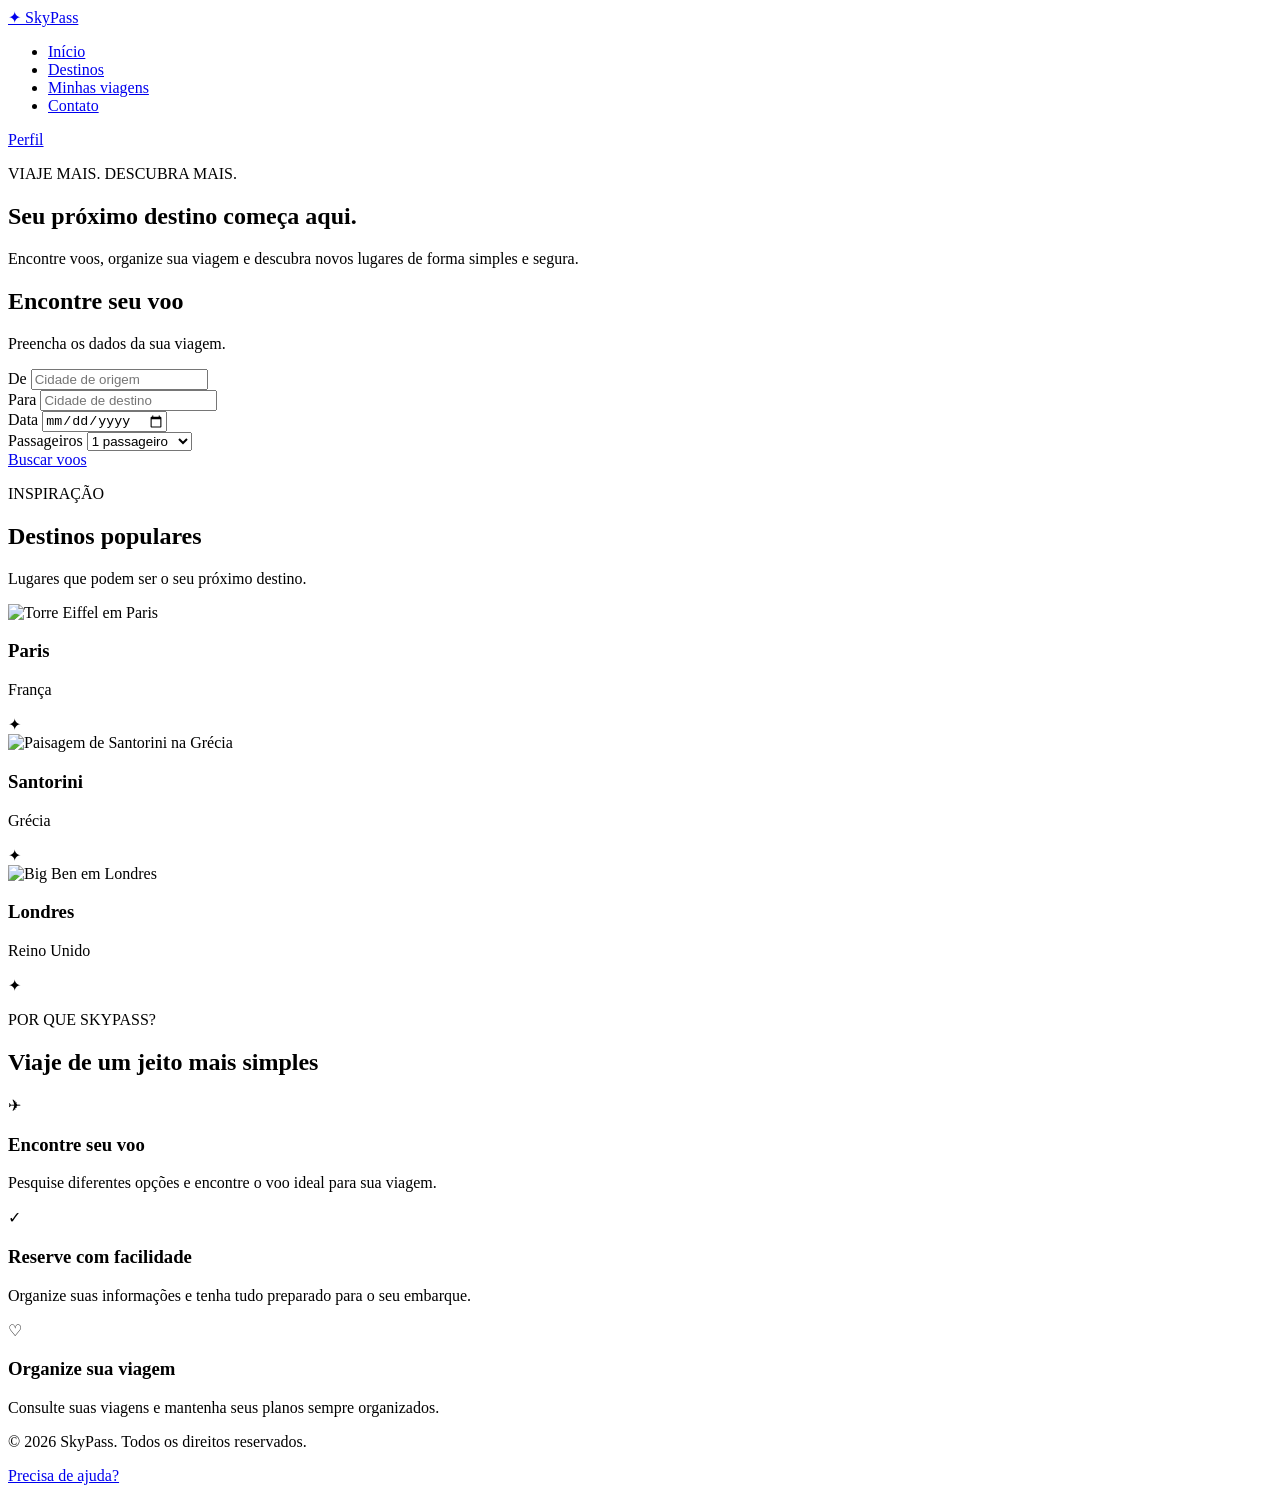
==== index.html @ 8fa358eb "feat: adiciona pagina inicial" ====
<!DOCTYPE html>
<html lang="pt-BR">

<head>

    <meta charset="UTF-8">

    <meta
        name="viewport"
        content="width=device-width, initial-scale=1.0"
    >

    <title>SkyPass | Encontre seu próximo destino</title>

    <link rel="stylesheet" href="css/style.css">

</head>


<body>

    <header class="site-header">

        <nav class="navbar">

            <a href="index.html" class="brand">

                <span class="brand-icon">✦</span>

                <span>
                    Sky<span>Pass</span>
                </span>

            </a>

            <ul class="nav-menu">

                <li>
                    <a href="index.html" class="active">
                        Início
                    </a>
                </li>
  <li>
        <a href="destino.html">
            Destinos
        </a>
    </li>
                <li>
                    <a href="viagens.html">
                        Minhas viagens
                    </a>
                </li>

                <li>
                    <a href="contato.html">
                        Contato
                    </a>
                </li>

            </ul>

            <a href="perfil.html" class="profile-button">
                Perfil
            </a>

        </nav>

    </header>

    <main>

        <section class="hero">

            <div class="hero-content">

                <p class="hero-label">
                    VIAJE MAIS. DESCUBRA MAIS.
                </p>

                <h1>
                    Seu próximo destino
                    <span>começa aqui.</span>
                </h1>

                <p class="hero-text">
                    Encontre voos, organize sua viagem
                    e descubra novos lugares de forma
                    simples e segura.
                </p>

            </div>

            <article class="search-card">

                <div class="search-header">

                    <h2>
                        Encontre seu voo
                    </h2>

                    <p>
                        Preencha os dados da sua viagem.
                    </p>

                </div>


                <form class="flight-form">

                    <div class="flight-field">

                        <label for="origem">
                            De
                        </label>

                        <input
                            type="text"
                            id="origem"
                            placeholder="Cidade de origem"
                        >

                    </div>

                    <div class="flight-field">

                        <label for="destino">
                            Para
                        </label>

                        <input
                            type="text"
                            id="destino"
                            placeholder="Cidade de destino"
                        >

                    </div>

                    <div class="flight-field">

                        <label for="data">
                            Data
                        </label>

                        <input
                            type="date"
                            id="data"
                        >

                    </div>

                    <div class="flight-field">

                        <label for="passageiros">
                            Passageiros
                        </label>

                        <select id="passageiros">

                            <option value="1">
                                1 passageiro
                            </option>

                            <option value="2">
                                2 passageiros
                            </option>

                            <option value="3">
                                3 passageiros
                            </option>

                            <option value="4">
                                4 passageiros
                            </option>

                        </select>

                    </div>


                    <a
                        href="resultados.html"
                        class="search-button"
                    >
                        Buscar voos
                    </a>

                </form>

            </article>

        </section>

        <section class="destinations">

            <div class="section-heading">

                <div>

                    <p class="section-label">
                        INSPIRAÇÃO
                    </p>

                    <h2>
                        Destinos populares
                    </h2>

                </div>

                <p>
                    Lugares que podem ser
                    o seu próximo destino.
                </p>

            </div>

            <div class="destination-grid">


                <article class="destination-card">

                    <img
                        src="https://images.unsplash.com/photo-1502602898657-3e91760cbb34?auto=format&fit=crop&w=800&q=80"
                        alt="Torre Eiffel em Paris"
                    >

                    <div class="destination-info">

                        <div>

                            <h3>
                                Paris
                            </h3>

                            <p>
                                França
                            </p>

                        </div>

                        <span>
                            ✦
                        </span>

                    </div>

                </article>

                <article class="destination-card">

                    <img
                        src="https://images.unsplash.com/photo-1518391846015-55a9cc003b25?auto=format&fit=crop&w=800&q=80"
                        alt="Paisagem de Santorini na Grécia"
                    >

                    <div class="destination-info">

                        <div>

                            <h3>
                                Santorini
                            </h3>

                            <p>
                                Grécia
                            </p>

                        </div>

                        <span>
                            ✦
                        </span>

                    </div>

                </article>

                <article class="destination-card">

                    <img
                        src="https://images.unsplash.com/photo-1513635269975-59663e0ac1ad?auto=format&fit=crop&w=800&q=80"
                        alt="Big Ben em Londres"
                    >

                    <div class="destination-info">

                        <div>

                            <h3>
                                Londres
                            </h3>

                            <p>
                                Reino Unido
                            </p>

                        </div>

                        <span>
                            ✦
                        </span>

                    </div>

                </article>


            </div>

        </section>

        <section class="benefits">

            <div class="section-heading">

                <div>

                    <p class="section-label">
                        POR QUE SKYPASS?
                    </p>

                    <h2>
                        Viaje de um jeito mais simples
                    </h2>

                </div>

            </div>


            <div class="benefits-grid">


                <article class="benefit-card">

                    <div class="benefit-icon">
                        ✈
                    </div>

                    <h3>
                        Encontre seu voo
                    </h3>

                    <p>
                        Pesquise diferentes opções
                        e encontre o voo ideal para
                        sua viagem.
                    </p>

                </article>


                <article class="benefit-card">

                    <div class="benefit-icon">
                        ✓
                    </div>

                    <h3>
                        Reserve com facilidade
                    </h3>

                    <p>
                        Organize suas informações
                        e tenha tudo preparado para
                        o seu embarque.
                    </p>

                </article>


                <article class="benefit-card">

                    <div class="benefit-icon">
                        ♡
                    </div>

                    <h3>
                        Organize sua viagem
                    </h3>

                    <p>
                        Consulte suas viagens e
                        mantenha seus planos sempre
                        organizados.
                    </p>

                </article>


            </div>

        </section>

    </main>


    <footer class="site-footer">

        <p>
            © 2026 SkyPass. Todos os direitos reservados.
        </p>

        <a href="contato.html">
            Precisa de ajuda?
        </a>

    </footer>


</body>

</html>
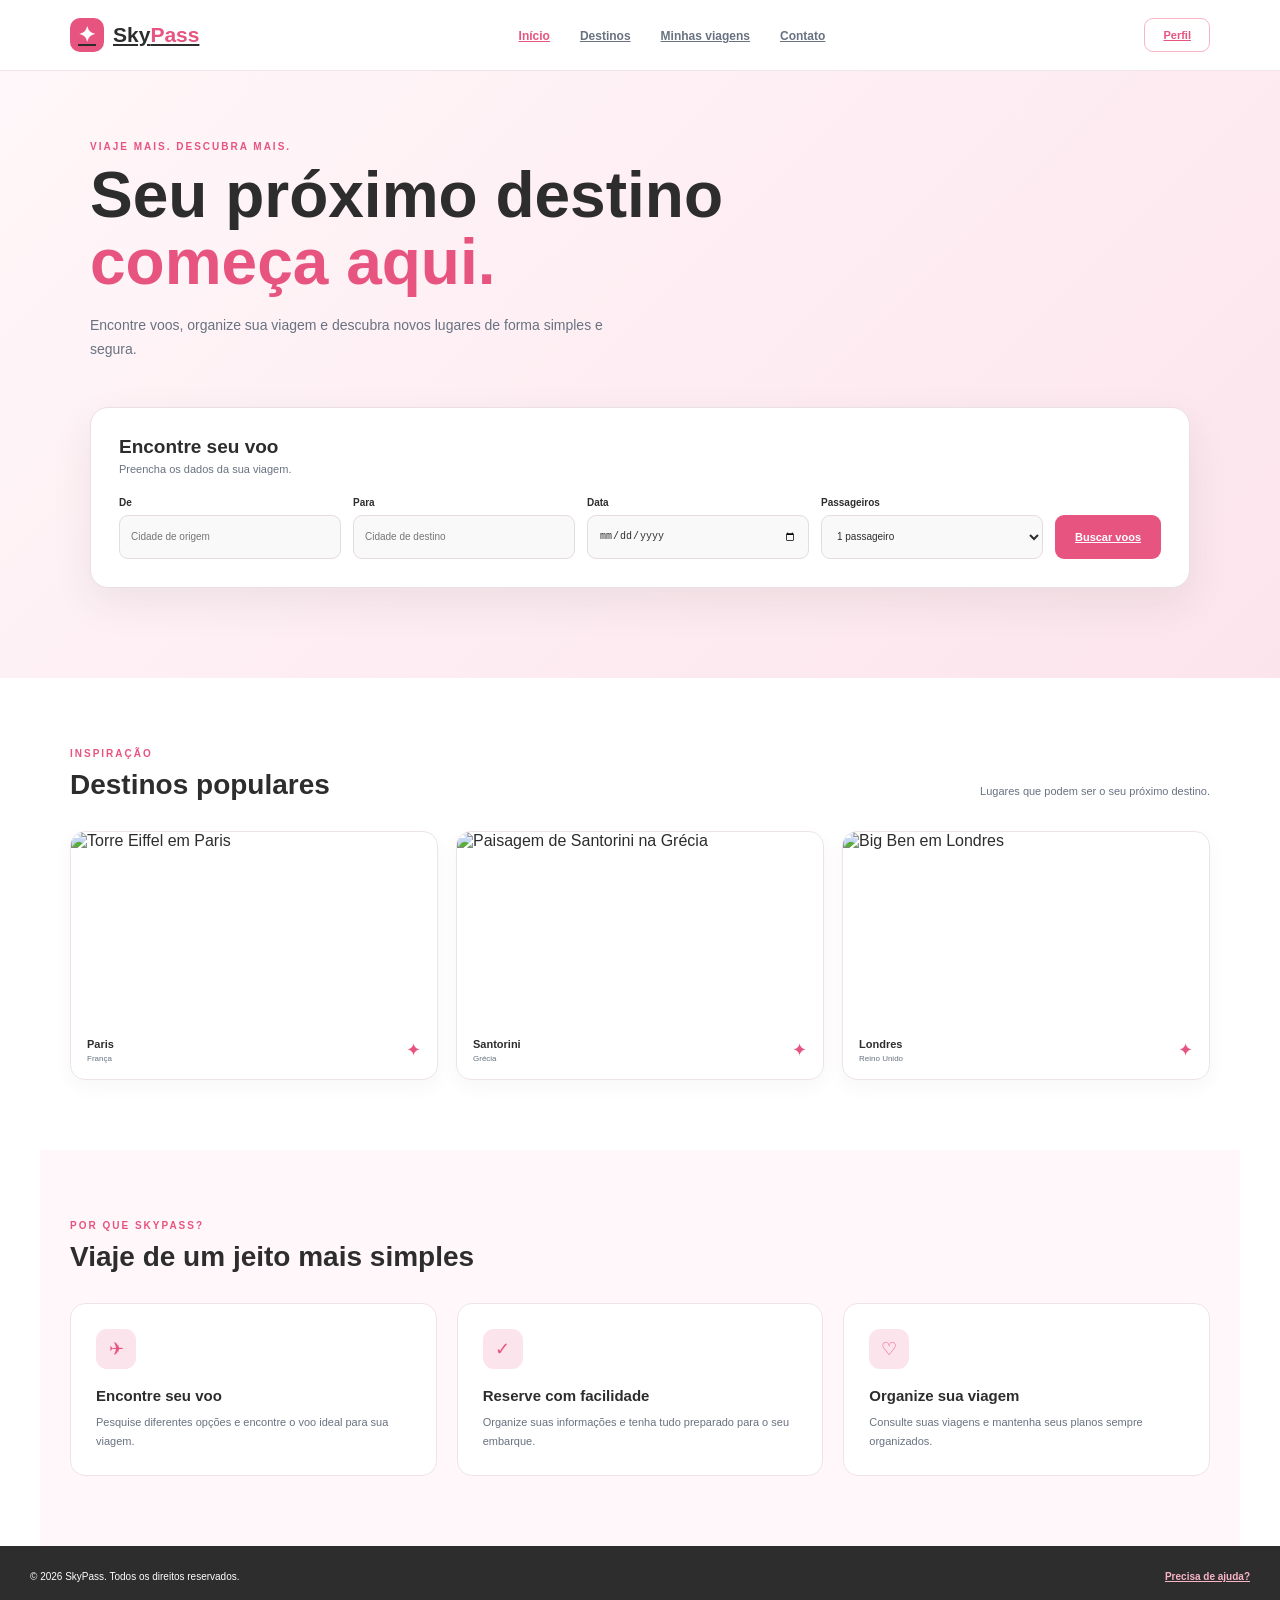
==== commit 8817f6e3: "fix: corrige caminho do arquivo CSS" ====
--- a/index.html
+++ b/index.html
@@ -12,7 +12,7 @@
 
     <title>SkyPass | Encontre seu próximo destino</title>
 
-    <link rel="stylesheet" href="css/style.css">
+    <link rel="stylesheet" href="style.css">
 
 </head>
 
--- a/style.css
+++ b/style.css
@@ -0,0 +1,6714 @@
+* {
+    margin: 0;
+    padding: 0;
+    box-sizing: border-box;
+}
+
+
+body {
+    font-family: Arial, Helvetica, sans-serif;
+
+    color: #2D2D2D;
+}
+
+:root {
+
+    --rosa-principal: #E75480;
+
+    --rosa-secundario: #F9B4C6;
+
+    --rosa-claro: #FCE4EC;
+
+    --cinza-escuro: #2D2D2D;
+
+    --cinza: #687280;
+
+    --cinza-claro: #F3F4F6;
+
+    --branco: #FFFFFF;
+
+}
+
+.login-page {
+
+    min-height: 100vh;
+
+    display: flex;
+
+    justify-content: center;
+
+    align-items: center;
+
+    padding: 30px 20px;
+
+    background:
+        linear-gradient(
+            135deg,
+            #FFF7F9,
+            #FCE4EC
+        );
+
+}
+
+.login-card {
+
+    width: 100%;
+
+    max-width: 420px;
+
+    padding: 35px;
+
+    background-color: var(--branco);
+
+    border: 1px solid #EADFE4;
+
+    border-radius: 22px;
+
+    box-shadow:
+        0 15px 40px rgba(45, 45, 45, 0.08);
+
+}
+
+.logo {
+
+    display: flex;
+
+    justify-content: center;
+
+    align-items: center;
+
+    gap: 10px;
+
+    margin-bottom: 30px;
+
+}
+
+
+.logo-icon {
+
+    width: 42px;
+
+    height: 42px;
+
+    display: flex;
+
+    justify-content: center;
+
+    align-items: center;
+
+    color: white;
+
+    background-color: var(--rosa-principal);
+
+    border-radius: 13px;
+
+}
+
+
+.logo h1 {
+
+    font-size: 28px;
+
+    font-weight: 800;
+
+}
+
+
+.logo h1 span {
+
+    color: var(--rosa-principal);
+
+}
+
+.login-introduction {
+
+    text-align: center;
+
+    margin-bottom: 25px;
+
+}
+
+
+.login-introduction h2 {
+
+    font-size: 24px;
+
+    margin-bottom: 7px;
+
+}
+
+
+.login-introduction p {
+
+    color: var(--cinza);
+
+    font-size: 13px;
+
+}
+
+.input-group {
+
+    display: flex;
+
+    flex-direction: column;
+
+    gap: 7px;
+
+    margin-bottom: 16px;
+
+}
+
+
+.input-group label {
+
+    font-size: 12px;
+
+    font-weight: 600;
+
+    color: var(--cinza-escuro);
+
+}
+
+
+.input-group input {
+
+    width: 100%;
+
+    height: 46px;
+
+    padding: 0 13px;
+
+    border: 1px solid #E4DCE0;
+
+    border-radius: 10px;
+
+    background-color: var(--cinza-claro);
+
+    outline: none;
+
+    font-size: 12px;
+
+    transition: 0.2s;
+
+}
+
+
+.input-group input:focus {
+
+    border-color: var(--rosa-secundario);
+
+    background-color: white;
+
+    box-shadow:
+        0 0 0 3px rgba(231, 84, 128, 0.08);
+
+}
+
+.login-options {
+
+    display: flex;
+
+    justify-content: space-between;
+
+    align-items: center;
+
+    margin: 5px 0 18px;
+
+    font-size: 11px;
+
+}
+
+
+.remember {
+
+    display: flex;
+
+    align-items: center;
+
+    gap: 6px;
+
+    color: var(--cinza);
+
+}
+
+
+.login-options a {
+
+    color: var(--rosa-principal);
+
+    font-weight: 600;
+
+}
+
+.login-button {
+
+    width: 100%;
+
+    height: 46px;
+
+    border: none;
+
+    border-radius: 10px;
+
+    background-color: var(--rosa-principal);
+
+    color: white;
+
+    font-size: 13px;
+
+    font-weight: 700;
+
+    cursor: pointer;
+
+    transition: 0.2s;
+
+}
+
+
+.login-button:hover {
+
+    background-color: #C93B68;
+
+    transform: translateY(-2px);
+
+}
+
+.divider {
+
+    display: flex;
+
+    align-items: center;
+
+    gap: 10px;
+
+    margin: 22px 0;
+
+    color: var(--cinza);
+
+    font-size: 10px;
+
+}
+
+
+.divider::before,
+.divider::after {
+
+    content: "";
+
+    height: 1px;
+
+    flex: 1;
+
+    background-color: #E8E1E5;
+
+}
+
+.social-buttons {
+
+    display: grid;
+
+    grid-template-columns: 1fr 1fr;
+
+    gap: 10px;
+
+}
+
+
+.social-buttons button {
+
+    height: 42px;
+
+    display: flex;
+
+    justify-content: center;
+
+    align-items: center;
+
+    gap: 8px;
+
+    border: 1px solid #E4DCE0;
+
+    border-radius: 10px;
+
+    background-color: white;
+
+    color: var(--cinza-escuro);
+
+    font-size: 11px;
+
+    cursor: pointer;
+
+    transition: 0.2s;
+
+}
+
+
+.social-buttons button:hover {
+
+    background-color: var(--rosa-claro);
+
+    border-color: var(--rosa-secundario);
+
+}
+
+
+.social-buttons strong {
+
+    color: var(--rosa-principal);
+
+}
+
+.create-account {
+
+    margin-top: 22px;
+
+    text-align: center;
+
+    color: var(--cinza);
+
+    font-size: 11px;
+
+}
+
+
+.create-account a {
+
+    color: var(--rosa-principal);
+
+    font-weight: 700;
+
+}
+
+@media (max-width: 480px) {
+
+    .login-page {
+
+        padding: 20px 15px;
+
+    }
+
+
+    .login-card {
+
+        padding: 25px 20px;
+
+        border-radius: 18px;
+
+    }
+
+
+    .logo h1 {
+
+        font-size: 25px;
+
+    }
+
+
+    .login-introduction h2 {
+
+        font-size: 21px;
+
+    }
+
+
+    .social-buttons {
+
+        grid-template-columns: 1fr;
+
+    }
+
+}
+.register-page {
+
+    min-height: 100vh;
+
+    display: flex;
+
+    justify-content: center;
+
+    align-items: center;
+
+    padding: 30px 20px;
+
+    background:
+        linear-gradient(
+            135deg,
+            #FFF7F9,
+            #FCE4EC
+        );
+
+}
+
+.register-card {
+
+    width: 100%;
+
+    max-width: 440px;
+
+    padding: 35px;
+
+    background-color: var(--branco);
+
+    border: 1px solid #EADFE4;
+
+    border-radius: 22px;
+
+    box-shadow:
+        0 15px 40px rgba(45, 45, 45, 0.08);
+
+}
+
+.register-introduction {
+
+    text-align: center;
+
+    margin-bottom: 25px;
+
+}
+
+
+.register-introduction h2 {
+
+    font-size: 24px;
+
+    margin-bottom: 7px;
+
+}
+
+
+.register-introduction p {
+
+    color: var(--cinza);
+
+    font-size: 13px;
+
+}
+
+.terms {
+
+    display: flex;
+
+    align-items: flex-start;
+
+    gap: 8px;
+
+    margin: 5px 0 18px;
+
+    color: var(--cinza);
+
+    font-size: 10px;
+
+    line-height: 1.5;
+
+}
+
+
+.terms input {
+
+    margin-top: 2px;
+
+    accent-color: var(--rosa-principal);
+
+}
+
+.register-button {
+
+    width: 100%;
+
+    height: 46px;
+
+    border: none;
+
+    border-radius: 10px;
+
+    background-color: var(--rosa-principal);
+
+    color: white;
+
+    font-size: 13px;
+
+    font-weight: 700;
+
+    cursor: pointer;
+
+    transition: 0.2s;
+
+}
+
+
+.register-button:hover {
+
+    background-color: #C93B68;
+
+    transform: translateY(-2px);
+
+}
+
+.back-login {
+
+    margin-top: 22px;
+
+    text-align: center;
+
+    color: var(--cinza);
+
+    font-size: 11px;
+
+}
+
+
+.back-login a {
+
+    color: var(--rosa-principal);
+
+    font-weight: 700;
+
+}
+
+@media (max-width: 480px) {
+
+    .register-page {
+
+        padding: 20px 15px;
+
+    }
+
+
+    .register-card {
+
+        padding: 25px 20px;
+
+        border-radius: 18px;
+
+    }
+
+
+    .register-introduction h2 {
+
+        font-size: 21px;
+
+    }
+
+}
+.site-header {
+
+    width: 100%;
+
+    background-color: var(--branco);
+
+    border-bottom: 1px solid #F0E5E9;
+
+}
+
+
+.navbar {
+
+    max-width: 1200px;
+
+    margin: 0 auto;
+
+    padding: 18px 30px;
+
+    display: flex;
+
+    justify-content: space-between;
+
+    align-items: center;
+
+}
+
+.brand {
+
+    display: flex;
+
+    align-items: center;
+
+    gap: 9px;
+
+    color: var(--cinza-escuro);
+
+    font-size: 21px;
+
+    font-weight: 800;
+
+}
+
+
+.brand span span {
+
+    color: var(--rosa-principal);
+
+}
+
+
+.brand-icon {
+
+    width: 34px;
+
+    height: 34px;
+
+    display: flex;
+
+    justify-content: center;
+
+    align-items: center;
+
+    color: white;
+
+    background-color: var(--rosa-principal);
+
+    border-radius: 10px;
+
+}
+
+.nav-menu {
+
+    display: flex;
+
+    align-items: center;
+
+    gap: 30px;
+
+    list-style: none;
+
+}
+
+
+.nav-menu a {
+
+    color: var(--cinza);
+
+    font-size: 12px;
+
+    font-weight: 600;
+
+    transition: 0.2s;
+
+}
+
+
+.nav-menu a:hover,
+
+.nav-menu a.active {
+
+    color: var(--rosa-principal);
+
+}
+
+.profile-button {
+
+    padding: 10px 18px;
+
+    color: var(--rosa-principal);
+
+    border: 1px solid var(--rosa-secundario);
+
+    border-radius: 9px;
+
+    font-size: 11px;
+
+    font-weight: 700;
+
+    transition: 0.2s;
+
+}
+
+
+.profile-button:hover {
+
+    color: white;
+
+    background-color: var(--rosa-principal);
+
+}
+
+.hero {
+
+    position: relative;
+
+    padding: 70px 30px 90px;
+
+    background:
+        linear-gradient(
+            135deg,
+            #FFF7F9,
+            #FCE4EC
+        );
+
+}
+
+
+.hero-content {
+
+    max-width: 1100px;
+
+    margin: 0 auto;
+
+}
+
+
+.hero-label,
+
+.section-label {
+
+    margin-bottom: 10px;
+
+    color: var(--rosa-principal);
+
+    font-size: 10px;
+
+    font-weight: 800;
+
+    letter-spacing: 2px;
+
+}
+
+
+.hero h1 {
+
+    max-width: 650px;
+
+    margin-bottom: 18px;
+
+    color: var(--cinza-escuro);
+
+    font-size: clamp(38px, 6vw, 64px);
+
+    line-height: 1.05;
+
+}
+
+
+.hero h1 span {
+
+    display: block;
+
+    color: var(--rosa-principal);
+
+}
+
+
+.hero-text {
+
+    max-width: 520px;
+
+    color: var(--cinza);
+
+    font-size: 14px;
+
+    line-height: 1.7;
+
+}
+
+
+.search-card {
+
+    max-width: 1100px;
+
+    margin: 45px auto 0;
+
+    padding: 28px;
+
+    background-color: var(--branco);
+
+    border: 1px solid #EADFE4;
+
+    border-radius: 18px;
+
+    box-shadow:
+        0 15px 40px rgba(45, 45, 45, 0.08);
+
+}
+
+
+.search-header {
+
+    margin-bottom: 22px;
+
+}
+
+
+.search-header h2 {
+
+    margin-bottom: 5px;
+
+    color: var(--cinza-escuro);
+
+    font-size: 19px;
+
+}
+
+
+.search-header p {
+
+    color: var(--cinza);
+
+    font-size: 11px;
+
+}
+
+.flight-form {
+
+    display: grid;
+
+    grid-template-columns:
+        1fr
+        1fr
+        1fr
+        1fr
+        auto;
+
+    gap: 12px;
+
+    align-items: end;
+
+}
+
+
+.flight-field {
+
+    display: flex;
+
+    flex-direction: column;
+
+    gap: 7px;
+
+}
+
+
+.flight-field label {
+
+    color: var(--cinza-escuro);
+
+    font-size: 10px;
+
+    font-weight: 700;
+
+}
+
+
+.flight-field input,
+
+.flight-field select {
+
+    width: 100%;
+
+    height: 44px;
+
+    padding: 0 11px;
+
+    border: 1px solid #E4DCE0;
+
+    border-radius: 9px;
+
+    background-color: #FAF9FA;
+
+    color: var(--cinza-escuro);
+
+    outline: none;
+
+    font-size: 10px;
+
+}
+
+
+.flight-field input:focus,
+
+.flight-field select:focus {
+
+    border-color: var(--rosa-secundario);
+
+}
+
+.search-button {
+
+    height: 44px;
+
+    display: flex;
+
+    justify-content: center;
+
+    align-items: center;
+
+    padding: 0 20px;
+
+    border-radius: 9px;
+
+    background-color: var(--rosa-principal);
+
+    color: white;
+
+    font-size: 11px;
+
+    font-weight: 700;
+
+    white-space: nowrap;
+
+    transition: 0.2s;
+
+}
+
+
+.search-button:hover {
+
+    background-color: #C93B68;
+
+    transform: translateY(-2px);
+
+}
+
+.destinations,
+
+.benefits {
+
+    max-width: 1200px;
+
+    margin: 0 auto;
+
+    padding: 70px 30px;
+
+}
+
+
+.section-heading {
+
+    display: flex;
+
+    justify-content: space-between;
+
+    align-items: end;
+
+    gap: 30px;
+
+    margin-bottom: 30px;
+
+}
+
+
+.section-heading h2 {
+
+    color: var(--cinza-escuro);
+
+    font-size: 28px;
+
+}
+
+
+.section-heading > p {
+
+    max-width: 300px;
+
+    color: var(--cinza);
+
+    font-size: 11px;
+
+    line-height: 1.6;
+
+}
+
+.destination-grid {
+
+    display: grid;
+
+    grid-template-columns:
+        repeat(3, 1fr);
+
+    gap: 20px;
+
+}
+
+
+.destination-card {
+
+    overflow: hidden;
+
+    background-color: white;
+
+    border: 1px solid #EEE4E8;
+
+    border-radius: 16px;
+
+    box-shadow:
+        0 8px 25px rgba(45, 45, 45, 0.06);
+
+    transition: 0.25s;
+
+}
+
+
+.destination-card:hover {
+
+    transform: translateY(-5px);
+
+    box-shadow:
+        0 15px 30px rgba(45, 45, 45, 0.10);
+
+}
+
+
+.destination-card img {
+
+    width: 100%;
+
+    height: 190px;
+
+    display: block;
+
+    object-fit: cover;
+
+}
+
+
+.destination-info {
+
+    display: flex;
+
+    justify-content: space-between;
+
+    align-items: center;
+
+    padding: 17px;
+
+}
+
+
+.destination-info h3 {
+
+    margin-bottom: 4px;
+
+    color: var(--cinza-escuro);
+
+    font-size: 16px;
+
+}
+
+
+.destination-info p {
+
+    color: var(--cinza);
+
+    font-size: 10px;
+
+}
+
+
+.destination-info > span {
+
+    color: var(--rosa-principal);
+
+    font-size: 18px;
+
+}
+
+.benefits {
+
+    background-color: #FFF7F9;
+
+}
+
+
+.benefits-grid {
+
+    display: grid;
+
+    grid-template-columns:
+        repeat(3, 1fr);
+
+    gap: 20px;
+
+}
+
+
+.benefit-card {
+
+    padding: 25px;
+
+    background-color: white;
+
+    border: 1px solid #EEE4E8;
+
+    border-radius: 15px;
+
+    transition: 0.2s;
+
+}
+
+
+.benefit-card:hover {
+
+    transform: translateY(-4px);
+
+}
+
+
+.benefit-icon {
+
+    width: 40px;
+
+    height: 40px;
+
+    display: flex;
+
+    justify-content: center;
+
+    align-items: center;
+
+    margin-bottom: 18px;
+
+    color: var(--rosa-principal);
+
+    background-color: var(--rosa-claro);
+
+    border-radius: 11px;
+
+    font-size: 18px;
+
+}
+
+
+.benefit-card h3 {
+
+    margin-bottom: 9px;
+
+    color: var(--cinza-escuro);
+
+    font-size: 15px;
+
+}
+
+
+.benefit-card p {
+
+    color: var(--cinza);
+
+    font-size: 11px;
+
+    line-height: 1.7;
+
+}
+
+.site-footer {
+
+    display: flex;
+
+    justify-content: space-between;
+
+    align-items: center;
+
+    gap: 20px;
+
+    padding: 25px 30px;
+
+    background-color: var(--cinza-escuro);
+
+    color: #FFFFFF;
+
+    font-size: 10px;
+
+}
+
+
+.site-footer a {
+
+    color: var(--rosa-secundario);
+
+    font-weight: 600;
+
+}
+
+@media (max-width: 900px) {
+
+    .flight-form {
+
+        grid-template-columns:
+            1fr
+            1fr;
+
+    }
+
+
+    .search-button {
+
+        width: 100%;
+
+    }
+
+
+    .destination-grid,
+
+    .benefits-grid {
+
+        grid-template-columns:
+            1fr 1fr;
+
+    }
+
+}
+
+
+@media (max-width: 650px) {
+
+    .navbar {
+
+        flex-wrap: wrap;
+
+        gap: 15px;
+
+        padding: 15px 20px;
+
+    }
+
+
+    .nav-menu {
+
+        order: 3;
+
+        width: 100%;
+
+        justify-content: center;
+
+        gap: 20px;
+
+    }
+
+
+    .hero {
+
+        padding: 50px 20px 60px;
+
+    }
+
+
+    .hero h1 {
+
+        font-size: 38px;
+
+    }
+
+
+    .search-card {
+
+        padding: 20px;
+
+    }
+
+
+    .flight-form {
+
+        grid-template-columns: 1fr;
+
+    }
+
+
+    .destinations,
+
+    .benefits {
+
+        padding: 50px 20px;
+
+    }
+
+
+    .section-heading {
+
+        display: block;
+
+    }
+
+
+    .section-heading > p {
+
+        margin-top: 10px;
+
+    }
+
+
+    .destination-grid,
+
+    .benefits-grid {
+
+        grid-template-columns: 1fr;
+
+    }
+
+
+    .site-footer {
+
+        flex-direction: column;
+
+        text-align: center;
+
+    }
+
+}
+.results-page {
+
+    max-width: 1100px;
+
+    margin: 0 auto;
+
+    padding: 55px 30px 70px;
+
+}
+
+.results-header {
+
+    display: flex;
+
+    justify-content: space-between;
+
+    align-items: end;
+
+    gap: 25px;
+
+    margin-bottom: 30px;
+
+}
+
+
+.results-header h1 {
+
+    margin-bottom: 8px;
+
+    color: var(--cinza-escuro);
+
+    font-size: 34px;
+
+}
+
+
+.results-subtitle {
+
+    color: var(--cinza);
+
+    font-size: 12px;
+
+}
+
+
+.edit-search {
+
+    padding: 10px 16px;
+
+    border: 1px solid var(--rosa-secundario);
+
+    border-radius: 9px;
+
+    color: var(--rosa-principal);
+
+    font-size: 11px;
+
+    font-weight: 700;
+
+    transition: 0.2s;
+
+}
+
+
+.edit-search:hover {
+
+    color: white;
+
+    background-color: var(--rosa-principal);
+
+}
+
+.trip-summary {
+
+    display: flex;
+
+    align-items: center;
+
+    gap: 25px;
+
+    padding: 22px;
+
+    margin-bottom: 35px;
+
+    background:
+        linear-gradient(
+            135deg,
+            #FFF7F9,
+            #FCE4EC
+        );
+
+    border: 1px solid #EADFE4;
+
+    border-radius: 16px;
+
+}
+
+
+.trip-location {
+
+    display: flex;
+
+    flex-direction: column;
+
+    gap: 4px;
+
+}
+
+
+.trip-label {
+
+    color: var(--rosa-principal);
+
+    font-size: 8px;
+
+    font-weight: 800;
+
+    letter-spacing: 1px;
+
+}
+
+
+.trip-location strong,
+
+.trip-detail strong {
+
+    color: var(--cinza-escuro);
+
+    font-size: 15px;
+
+}
+
+
+.trip-location small,
+
+.trip-detail small {
+
+    color: var(--cinza);
+
+    font-size: 9px;
+
+}
+
+
+.trip-arrow {
+
+    color: var(--rosa-principal);
+
+    font-size: 20px;
+
+}
+
+
+.trip-detail {
+
+    display: flex;
+
+    flex-direction: column;
+
+    gap: 4px;
+
+    padding-left: 20px;
+
+    border-left: 1px solid #E5D7DD;
+
+}
+
+.results-title {
+
+    display: flex;
+
+    justify-content: space-between;
+
+    align-items: center;
+
+    margin-bottom: 15px;
+
+}
+
+
+.results-title h2 {
+
+    color: var(--cinza-escuro);
+
+    font-size: 19px;
+
+}
+
+
+.results-title span {
+
+    color: var(--cinza);
+
+    font-size: 10px;
+
+}
+
+.flight-card {
+
+    display: grid;
+
+    grid-template-columns:
+        1.4fr
+        0.7fr
+        1fr
+        0.7fr
+        1fr;
+
+    align-items: center;
+
+    gap: 18px;
+
+    padding: 20px;
+
+    margin-bottom: 14px;
+
+    background-color: white;
+
+    border: 1px solid #EEE4E8;
+
+    border-radius: 15px;
+
+    box-shadow:
+        0 6px 20px rgba(45, 45, 45, 0.05);
+
+    transition: 0.2s;
+
+}
+
+
+.flight-card:hover {
+
+    transform: translateY(-3px);
+
+    border-color: var(--rosa-secundario);
+
+    box-shadow:
+        0 12px 28px rgba(45, 45, 45, 0.08);
+
+}
+
+.airline {
+
+    display: flex;
+
+    align-items: center;
+
+    gap: 11px;
+
+}
+
+
+.airline-logo {
+
+    width: 38px;
+
+    height: 38px;
+
+    display: flex;
+
+    justify-content: center;
+
+    align-items: center;
+
+    flex-shrink: 0;
+
+    color: white;
+
+    background-color: var(--rosa-principal);
+
+    border-radius: 11px;
+
+    font-size: 14px;
+
+    font-weight: 800;
+
+}
+
+
+.airline strong {
+
+    display: block;
+
+    margin-bottom: 4px;
+
+    color: var(--cinza-escuro);
+
+    font-size: 11px;
+
+}
+
+
+.airline span {
+
+    color: var(--cinza);
+
+    font-size: 9px;
+
+}
+
+.flight-time {
+
+    display: flex;
+
+    flex-direction: column;
+
+    gap: 4px;
+
+}
+
+
+.flight-time strong {
+
+    color: var(--cinza-escuro);
+
+    font-size: 19px;
+
+}
+
+
+.flight-time span {
+
+    color: var(--cinza);
+
+    font-size: 9px;
+
+    font-weight: 700;
+
+}
+
+.flight-duration {
+
+    text-align: center;
+
+}
+
+
+.flight-duration span {
+
+    display: block;
+
+    margin-bottom: 4px;
+
+    color: var(--cinza);
+
+    font-size: 9px;
+
+}
+
+
+.flight-line {
+
+    overflow: hidden;
+
+    margin-bottom: 4px;
+
+    color: var(--rosa-secundario);
+
+    font-size: 10px;
+
+    white-space: nowrap;
+
+}
+
+
+.flight-duration small {
+
+    color: var(--rosa-principal);
+
+    font-size: 8px;
+
+    font-weight: 700;
+
+}
+
+.flight-price {
+
+    display: flex;
+
+    flex-direction: column;
+
+    align-items: flex-end;
+
+    gap: 5px;
+
+}
+
+
+.flight-price span {
+
+    color: var(--cinza);
+
+    font-size: 8px;
+
+}
+
+
+.flight-price strong {
+
+    color: var(--cinza-escuro);
+
+    font-size: 18px;
+
+}
+
+.select-flight {
+
+    display: inline-flex;
+
+    justify-content: center;
+
+    align-items: center;
+
+    min-width: 90px;
+
+    height: 34px;
+
+    padding: 0 12px;
+
+    border-radius: 8px;
+
+    background-color: var(--rosa-principal);
+
+    color: white;
+
+    font-size: 9px;
+
+    font-weight: 700;
+
+    transition: 0.2s;
+
+}
+
+
+.select-flight:hover {
+
+    background-color: #C93B68;
+
+    transform: translateY(-2px);
+
+}
+@media (max-width: 850px) {
+
+    .flight-card {
+
+        grid-template-columns:
+            1fr 1fr;
+
+    }
+
+
+    .flight-duration {
+
+        order: 3;
+
+    }
+
+
+    .flight-price {
+
+        align-items: flex-start;
+
+        order: 5;
+
+    }
+
+
+    .trip-summary {
+
+        flex-wrap: wrap;
+
+    }
+
+}
+
+
+@media (max-width: 600px) {
+
+    .results-page {
+
+        padding: 40px 20px 60px;
+
+    }
+
+
+    .results-header {
+
+        display: block;
+
+    }
+
+
+    .results-header h1 {
+
+        font-size: 28px;
+
+    }
+
+
+    .edit-search {
+
+        display: inline-block;
+
+        margin-top: 18px;
+
+    }
+
+
+    .trip-summary {
+
+        display: grid;
+
+        grid-template-columns: 1fr 1fr;
+
+        gap: 18px;
+
+    }
+
+
+    .trip-arrow {
+
+        display: none;
+
+    }
+
+
+    .trip-detail {
+
+        padding-left: 0;
+
+        border-left: none;
+
+    }
+
+
+    .results-title {
+
+        display: block;
+
+    }
+
+
+    .results-title span {
+
+        display: block;
+
+        margin-top: 5px;
+
+    }
+
+
+    .flight-card {
+
+        display: flex;
+
+        flex-direction: column;
+
+        align-items: stretch;
+
+        gap: 15px;
+
+    }
+
+
+    .airline {
+
+        padding-bottom: 12px;
+
+        border-bottom: 1px solid #F0E5E9;
+
+    }
+
+
+    .flight-time {
+
+        flex-direction: row;
+
+        justify-content: space-between;
+
+        align-items: center;
+
+    }
+
+
+    .flight-duration {
+
+        text-align: left;
+
+    }
+
+
+    .flight-price {
+
+        align-items: stretch;
+
+        padding-top: 12px;
+
+        border-top: 1px solid #F0E5E9;
+
+    }
+
+
+    .select-flight {
+
+        width: 100%;
+
+    }
+
+}
+.details-page {
+
+    max-width: 1100px;
+
+    margin: 0 auto;
+
+    padding: 50px 30px 70px;
+
+}
+
+.details-heading {
+
+    margin-bottom: 30px;
+
+}
+
+
+.back-link {
+
+    display: inline-block;
+
+    margin-bottom: 25px;
+
+    color: var(--cinza);
+
+    font-size: 10px;
+
+    font-weight: 600;
+
+    transition: 0.2s;
+
+}
+
+
+.back-link:hover {
+
+    color: var(--rosa-principal);
+
+}
+
+
+.details-heading h1 {
+
+    margin-bottom: 8px;
+
+    color: var(--cinza-escuro);
+
+    font-size: 34px;
+
+}
+
+
+.details-heading > p:last-child {
+
+    color: var(--cinza);
+
+    font-size: 12px;
+
+}
+
+.details-layout {
+
+    display: grid;
+
+    grid-template-columns:
+        1fr 320px;
+
+    gap: 25px;
+
+    align-items: start;
+
+}
+.flight-detail-card {
+
+    padding: 28px;
+
+    background-color: white;
+
+    border: 1px solid #EEE4E8;
+
+    border-radius: 18px;
+
+    box-shadow:
+        0 8px 25px rgba(45, 45, 45, 0.06);
+
+}
+
+
+/* COMPANHIA */
+
+.detail-airline {
+
+    display: flex;
+
+    align-items: center;
+
+    gap: 13px;
+
+    padding-bottom: 25px;
+
+    border-bottom: 1px solid #F0E5E9;
+
+}
+
+
+.airline-logo.large {
+
+    width: 48px;
+
+    height: 48px;
+
+    border-radius: 13px;
+
+    font-size: 18px;
+
+}
+
+
+.detail-airline strong {
+
+    display: block;
+
+    margin-bottom: 5px;
+
+    color: var(--cinza-escuro);
+
+    font-size: 14px;
+
+}
+
+
+.detail-airline span {
+
+    color: var(--cinza);
+
+    font-size: 10px;
+
+}
+
+.route {
+
+    display: grid;
+
+    grid-template-columns:
+        1fr 1.3fr 1fr;
+
+    align-items: center;
+
+    gap: 20px;
+
+    padding: 35px 10px;
+
+}
+
+
+.route-place {
+
+    display: flex;
+
+    flex-direction: column;
+
+    gap: 5px;
+
+}
+
+
+.route-place:nth-child(3) {
+
+    text-align: right;
+
+}
+
+
+.route-place strong {
+
+    color: var(--cinza-escuro);
+
+    font-size: 28px;
+
+}
+
+
+.route-place span {
+
+    color: var(--cinza-escuro);
+
+    font-size: 11px;
+
+    font-weight: 600;
+
+}
+
+
+.route-place small {
+
+    color: var(--rosa-principal);
+
+    font-size: 9px;
+
+    font-weight: 800;
+
+}
+
+
+.route-middle {
+
+    text-align: center;
+
+}
+
+
+.route-middle > span {
+
+    display: block;
+
+    margin-bottom: 8px;
+
+    color: var(--cinza);
+
+    font-size: 9px;
+
+}
+
+
+.route-line {
+
+    display: flex;
+
+    justify-content: center;
+
+    align-items: center;
+
+    overflow: hidden;
+
+    color: var(--rosa-secundario);
+
+    font-size: 10px;
+
+    white-space: nowrap;
+
+}
+
+
+.route-line span {
+
+    color: var(--rosa-principal);
+
+}
+
+
+.route-middle small {
+
+    display: block;
+
+    margin-top: 7px;
+
+    color: var(--rosa-principal);
+
+    font-size: 8px;
+
+    font-weight: 700;
+
+}
+
+.flight-information {
+
+    display: grid;
+
+    grid-template-columns:
+        repeat(3, 1fr);
+
+    gap: 15px;
+
+    padding: 20px 0;
+
+    border-top: 1px solid #F0E5E9;
+
+    border-bottom: 1px solid #F0E5E9;
+
+}
+
+
+.flight-information div {
+
+    display: flex;
+
+    flex-direction: column;
+
+    gap: 6px;
+
+}
+
+
+.flight-information span {
+
+    color: var(--rosa-principal);
+
+    font-size: 8px;
+
+    font-weight: 800;
+
+    letter-spacing: 1px;
+
+}
+
+
+.flight-information strong {
+
+    color: var(--cinza-escuro);
+
+    font-size: 10px;
+
+}
+
+.flight-services {
+
+    padding-top: 25px;
+
+}
+
+
+.flight-services h2 {
+
+    margin-bottom: 18px;
+
+    color: var(--cinza-escuro);
+
+    font-size: 17px;
+
+}
+
+
+.services-grid {
+
+    display: grid;
+
+    grid-template-columns:
+        1fr 1fr;
+
+    gap: 15px;
+
+}
+
+
+.service-item {
+
+    display: flex;
+
+    align-items: flex-start;
+
+    gap: 10px;
+
+    padding: 13px;
+
+    background-color: #FFF7F9;
+
+    border-radius: 11px;
+
+}
+
+
+.service-icon {
+
+    width: 25px;
+
+    height: 25px;
+
+    display: flex;
+
+    justify-content: center;
+
+    align-items: center;
+
+    flex-shrink: 0;
+
+    color: var(--rosa-principal);
+
+    background-color: var(--rosa-claro);
+
+    border-radius: 7px;
+
+    font-size: 11px;
+
+    font-weight: 800;
+
+}
+
+
+.service-item strong {
+
+    display: block;
+
+    margin-bottom: 4px;
+
+    color: var(--cinza-escuro);
+
+    font-size: 10px;
+
+}
+
+
+.service-item p {
+
+    color: var(--cinza);
+
+    font-size: 9px;
+
+    line-height: 1.4;
+
+}
+
+.booking-card {
+
+    padding: 25px;
+
+    background-color: white;
+
+    border: 1px solid #EEE4E8;
+
+    border-radius: 18px;
+
+    box-shadow:
+        0 8px 25px rgba(45, 45, 45, 0.06);
+
+}
+
+
+.booking-label {
+
+    margin-bottom: 7px;
+
+    color: var(--rosa-principal);
+
+    font-size: 8px;
+
+    font-weight: 800;
+
+    letter-spacing: 1.5px;
+
+}
+
+
+.booking-card h2 {
+
+    margin-bottom: 22px;
+
+    color: var(--cinza-escuro);
+
+    font-size: 21px;
+
+}
+
+.booking-route {
+
+    display: flex;
+
+    justify-content: space-between;
+
+    align-items: center;
+
+    padding: 15px;
+
+    margin-bottom: 20px;
+
+    background-color: #FFF7F9;
+
+    border-radius: 11px;
+
+}
+
+
+.booking-route div {
+
+    display: flex;
+
+    flex-direction: column;
+
+    gap: 4px;
+
+}
+
+
+.booking-route strong {
+
+    color: var(--cinza-escuro);
+
+    font-size: 17px;
+
+}
+
+
+.booking-route span {
+
+    color: var(--cinza);
+
+    font-size: 9px;
+
+}
+
+.booking-row {
+
+    display: flex;
+
+    justify-content: space-between;
+
+    padding: 10px 0;
+
+    color: var(--cinza);
+
+    font-size: 10px;
+
+}
+
+
+.booking-row strong {
+
+    color: var(--cinza-escuro);
+
+}
+
+.booking-total {
+
+    display: flex;
+
+    justify-content: space-between;
+
+    align-items: center;
+
+    margin-top: 10px;
+
+    padding-top: 18px;
+
+    border-top: 1px solid #EDE3E7;
+
+}
+
+
+.booking-total span {
+
+    color: var(--cinza-escuro);
+
+    font-size: 12px;
+
+    font-weight: 700;
+
+}
+
+
+.booking-total strong {
+
+    color: var(--rosa-principal);
+
+    font-size: 22px;
+
+}
+
+.continue-button {
+
+    width: 100%;
+
+    height: 46px;
+
+    display: flex;
+
+    justify-content: center;
+
+    align-items: center;
+
+    margin-top: 22px;
+
+    border-radius: 10px;
+
+    background-color: var(--rosa-principal);
+
+    color: white;
+
+    font-size: 11px;
+
+    font-weight: 700;
+
+    transition: 0.2s;
+
+}
+
+
+.continue-button:hover {
+
+    background-color: #C93B68;
+
+    transform: translateY(-2px);
+
+}
+
+
+.secure-text {
+
+    margin-top: 13px;
+
+    text-align: center;
+
+    color: var(--cinza);
+
+    font-size: 8px;
+
+}
+
+@media (max-width: 850px) {
+
+    .details-layout {
+
+        grid-template-columns: 1fr;
+
+    }
+
+
+    .booking-card {
+
+        max-width: none;
+
+    }
+
+}
+
+
+@media (max-width: 600px) {
+
+    .details-page {
+
+        padding: 40px 20px 60px;
+
+    }
+
+
+    .details-heading h1 {
+
+        font-size: 28px;
+
+    }
+
+
+    .flight-detail-card {
+
+        padding: 20px;
+
+    }
+
+
+    .route {
+
+        grid-template-columns:
+            1fr;
+
+        gap: 20px;
+
+    }
+
+
+    .route-place:nth-child(3) {
+
+        text-align: left;
+
+    }
+
+
+    .route-middle {
+
+        text-align: left;
+
+    }
+
+
+    .route-line {
+
+        justify-content: flex-start;
+
+    }
+
+
+    .flight-information {
+
+        grid-template-columns:
+            1fr;
+
+    }
+
+
+    .services-grid {
+
+        grid-template-columns:
+            1fr;
+
+    }
+
+}
+.confirmation-page {
+
+    min-height: 650px;
+
+    display: flex;
+
+    justify-content: center;
+
+    align-items: center;
+
+    padding: 60px 20px;
+
+    background:
+        linear-gradient(
+            135deg,
+            #FFF7F9,
+            #FCE4EC
+        );
+
+}
+
+
+.confirmation-card {
+
+    width: 100%;
+
+    max-width: 760px;
+
+    padding: 45px;
+
+    text-align: center;
+
+    background-color: white;
+
+    border: 1px solid #EADFE4;
+
+    border-radius: 22px;
+
+    box-shadow:
+        0 15px 40px rgba(45, 45, 45, 0.08);
+
+}
+
+.success-icon {
+
+    width: 62px;
+
+    height: 62px;
+
+    display: flex;
+
+    justify-content: center;
+
+    align-items: center;
+
+    margin: 0 auto 20px;
+
+    color: white;
+
+    background-color: var(--rosa-principal);
+
+    border-radius: 50%;
+
+    font-size: 28px;
+
+    font-weight: 700;
+
+}
+
+.confirmation-card h1 {
+
+    margin-bottom: 10px;
+
+    color: var(--cinza-escuro);
+
+    font-size: 36px;
+
+}
+
+
+.confirmation-message {
+
+    max-width: 450px;
+
+    margin: 0 auto;
+
+    color: var(--cinza);
+
+    font-size: 12px;
+
+    line-height: 1.7;
+
+}
+
+.reservation-code {
+
+    display: inline-flex;
+
+    flex-direction: column;
+
+    gap: 5px;
+
+    margin: 25px 0;
+
+    padding: 12px 25px;
+
+    background-color: #FFF7F9;
+
+    border: 1px dashed var(--rosa-secundario);
+
+    border-radius: 10px;
+
+}
+
+
+.reservation-code span {
+
+    color: var(--cinza);
+
+    font-size: 8px;
+
+    font-weight: 700;
+
+    letter-spacing: 1px;
+
+}
+
+
+.reservation-code strong {
+
+    color: var(--rosa-principal);
+
+    font-size: 18px;
+
+    letter-spacing: 2px;
+
+}
+
+.confirmed-trip {
+
+    text-align: left;
+
+    padding: 25px;
+
+    border: 1px solid #EEE4E8;
+
+    border-radius: 16px;
+
+    background-color: white;
+
+}
+
+
+.confirmed-trip-header {
+
+    display: flex;
+
+    justify-content: space-between;
+
+    align-items: center;
+
+    gap: 20px;
+
+    padding-bottom: 20px;
+
+    border-bottom: 1px solid #F0E5E9;
+
+}
+
+
+.confirmed-trip-header > div > span {
+
+    color: var(--rosa-principal);
+
+    font-size: 8px;
+
+    font-weight: 800;
+
+    letter-spacing: 1px;
+
+}
+
+
+.confirmed-trip-header h2 {
+
+    margin-top: 6px;
+
+    color: var(--cinza-escuro);
+
+    font-size: 17px;
+
+}
+
+
+.confirmed-status {
+
+    padding: 7px 11px;
+
+    border-radius: 20px;
+
+    color: var(--rosa-principal);
+
+    background-color: var(--rosa-claro);
+
+    font-size: 8px;
+
+    font-weight: 700;
+
+}
+
+.confirmed-route {
+
+    display: grid;
+
+    grid-template-columns:
+        1fr 1.5fr 1fr;
+
+    align-items: center;
+
+    gap: 20px;
+
+    padding: 25px 10px;
+
+}
+
+
+.confirmed-route > div {
+
+    display: flex;
+
+    flex-direction: column;
+
+    gap: 4px;
+
+}
+
+
+.confirmed-route > div:last-child {
+
+    text-align: right;
+
+}
+
+
+.confirmed-route strong {
+
+    color: var(--cinza-escuro);
+
+    font-size: 24px;
+
+}
+
+
+.confirmed-route span {
+
+    color: var(--rosa-principal);
+
+    font-size: 10px;
+
+    font-weight: 800;
+
+}
+
+
+.confirmed-route small {
+
+    color: var(--cinza);
+
+    font-size: 8px;
+
+}
+
+
+.confirmed-line {
+
+    text-align: center !important;
+
+    color: var(--rosa-secundario);
+
+    font-size: 9px;
+
+}
+
+
+.confirmed-line small {
+
+    display: block;
+
+    margin-top: 6px;
+
+}
+
+.confirmed-details {
+
+    display: grid;
+
+    grid-template-columns:
+        repeat(3, 1fr);
+
+    gap: 15px;
+
+    padding-top: 20px;
+
+    border-top: 1px solid #F0E5E9;
+
+}
+
+
+.confirmed-details div {
+
+    display: flex;
+
+    flex-direction: column;
+
+    gap: 5px;
+
+}
+
+
+.confirmed-details span {
+
+    color: var(--rosa-principal);
+
+    font-size: 8px;
+
+    font-weight: 800;
+
+    letter-spacing: 1px;
+
+}
+
+
+.confirmed-details strong {
+
+    color: var(--cinza-escuro);
+
+    font-size: 10px;
+
+}
+
+.confirmation-notice {
+
+    display: flex;
+
+    justify-content: center;
+
+    align-items: center;
+
+    gap: 8px;
+
+    margin: 20px 0;
+
+    color: var(--cinza);
+
+    font-size: 9px;
+
+}
+
+
+.confirmation-notice span {
+
+    color: var(--rosa-principal);
+
+}
+
+
+.confirmation-notice p {
+
+    margin: 0;
+
+}
+
+.confirmation-actions {
+
+    display: flex;
+
+    justify-content: center;
+
+    gap: 12px;
+
+}
+
+
+.primary-action,
+
+.secondary-action {
+
+    min-width: 170px;
+
+    height: 43px;
+
+    display: flex;
+
+    justify-content: center;
+
+    align-items: center;
+
+    padding: 0 18px;
+
+    border-radius: 9px;
+
+    font-size: 10px;
+
+    font-weight: 700;
+
+    transition: 0.2s;
+
+}
+
+
+.primary-action {
+
+    color: white;
+
+    background-color: var(--rosa-principal);
+
+}
+
+
+.primary-action:hover {
+
+    background-color: #C93B68;
+
+    transform: translateY(-2px);
+
+}
+
+
+.secondary-action {
+
+    color: var(--rosa-principal);
+
+    border: 1px solid var(--rosa-secundario);
+
+    background-color: white;
+
+}
+
+
+.secondary-action:hover {
+
+    background-color: var(--rosa-claro);
+
+}
+
+@media (max-width: 650px) {
+
+    .confirmation-page {
+
+        padding: 40px 15px;
+
+    }
+
+
+    .confirmation-card {
+
+        padding: 30px 20px;
+
+    }
+
+
+    .confirmation-card h1 {
+
+        font-size: 30px;
+
+    }
+
+
+    .confirmed-trip {
+
+        padding: 18px;
+
+    }
+
+
+    .confirmed-trip-header {
+
+        align-items: flex-start;
+
+        flex-direction: column;
+
+    }
+
+
+    .confirmed-route {
+
+        grid-template-columns: 1fr;
+
+        gap: 15px;
+
+    }
+
+
+    .confirmed-route > div:last-child {
+
+        text-align: left;
+
+    }
+
+
+    .confirmed-line {
+
+        text-align: left !important;
+
+    }
+
+
+    .confirmed-details {
+
+        grid-template-columns: 1fr;
+
+    }
+
+
+    .confirmation-actions {
+
+        flex-direction: column;
+
+    }
+
+
+    .primary-action,
+
+    .secondary-action {
+
+        width: 100%;
+
+    }
+
+}
+
+.trips-page {
+
+    max-width: 1100px;
+
+    margin: 0 auto;
+
+    padding: 50px 30px 70px;
+
+}
+
+.trips-heading {
+
+    display: flex;
+
+    justify-content: space-between;
+
+    align-items: flex-end;
+
+    gap: 25px;
+
+    margin-bottom: 30px;
+
+}
+
+
+.trips-heading h1 {
+
+    margin: 7px 0;
+
+    color: var(--cinza-escuro);
+
+    font-size: 32px;
+
+}
+
+
+.trips-heading p:last-child {
+
+    color: var(--cinza);
+
+    font-size: 11px;
+
+    line-height: 1.5;
+
+}
+
+
+.new-trip-button {
+
+    display: flex;
+
+    justify-content: center;
+
+    align-items: center;
+
+    min-width: 125px;
+
+    height: 40px;
+
+    padding: 0 16px;
+
+    border-radius: 9px;
+
+    color: white;
+
+    background-color: var(--rosa-principal);
+
+    font-size: 10px;
+
+    font-weight: 700;
+
+    transition: 0.2s;
+
+}
+
+
+.new-trip-button:hover {
+
+    background-color: #C93B68;
+
+    transform: translateY(-2px);
+
+}
+
+.trip-tabs {
+
+    display: flex;
+
+    gap: 25px;
+
+    margin-bottom: 22px;
+
+    border-bottom: 1px solid #EDE3E7;
+
+}
+
+
+.trip-tab {
+
+    position: relative;
+
+    padding: 0 3px 12px;
+
+    color: var(--cinza);
+
+    font-size: 10px;
+
+    font-weight: 600;
+
+}
+
+
+.trip-tab.active {
+
+    color: var(--rosa-principal);
+
+}
+
+
+.trip-tab.active::after {
+
+    content: "";
+
+    position: absolute;
+
+    right: 0;
+
+    bottom: -1px;
+
+    left: 0;
+
+    height: 2px;
+
+    background-color: var(--rosa-principal);
+
+    border-radius: 2px;
+
+}
+
+.trips-grid {
+
+    display: grid;
+
+    grid-template-columns:
+        1fr 1fr;
+
+    gap: 20px;
+
+}
+
+.trip-card {
+
+    padding: 23px;
+
+    background-color: white;
+
+    border: 1px solid #EEE4E8;
+
+    border-radius: 17px;
+
+    box-shadow:
+        0 7px 22px rgba(45, 45, 45, 0.05);
+
+    transition: 0.2s;
+
+}
+
+
+.trip-card:hover {
+
+    transform: translateY(-3px);
+
+    box-shadow:
+        0 12px 28px rgba(45, 45, 45, 0.08);
+
+}
+
+
+.featured-trip {
+
+    border-top: 3px solid var(--rosa-principal);
+
+}
+
+.trip-card-top {
+
+    display: flex;
+
+    justify-content: space-between;
+
+    align-items: flex-start;
+
+    gap: 15px;
+
+    padding-bottom: 18px;
+
+    border-bottom: 1px solid #F0E5E9;
+
+}
+
+
+.trip-status {
+
+    display: inline-block;
+
+    margin-bottom: 7px;
+
+    padding: 5px 8px;
+
+    color: var(--rosa-principal);
+
+    background-color: var(--rosa-claro);
+
+    border-radius: 5px;
+
+    font-size: 7px;
+
+    font-weight: 800;
+
+    letter-spacing: 0.8px;
+
+}
+
+
+.trip-card h2 {
+
+    color: var(--cinza-escuro);
+
+    font-size: 14px;
+
+}
+
+
+.trip-code {
+
+    color: var(--cinza);
+
+    font-size: 8px;
+
+    font-weight: 700;
+
+}
+
+.trip-route {
+
+    display: grid;
+
+    grid-template-columns:
+        1fr 1.4fr 1fr;
+
+    align-items: center;
+
+    gap: 15px;
+
+    padding: 22px 5px;
+
+}
+
+
+.trip-city {
+
+    display: flex;
+
+    flex-direction: column;
+
+    gap: 4px;
+
+}
+
+
+.trip-city.destination {
+
+    text-align: right;
+
+}
+
+
+.trip-city strong {
+
+    color: var(--cinza-escuro);
+
+    font-size: 23px;
+
+}
+
+
+.trip-city span {
+
+    color: var(--cinza);
+
+    font-size: 9px;
+
+}
+
+
+.trip-city small {
+
+    color: var(--rosa-principal);
+
+    font-size: 9px;
+
+    font-weight: 700;
+
+}
+
+
+.trip-connection {
+
+    text-align: center;
+
+    color: var(--rosa-secundario);
+
+    font-size: 8px;
+
+}
+
+
+.trip-connection span {
+
+    display: block;
+
+    margin-bottom: 5px;
+
+    color: var(--cinza);
+
+}
+
+
+.trip-connection div {
+
+    white-space: nowrap;
+
+    overflow: hidden;
+
+}
+
+
+.trip-connection small {
+
+    display: block;
+
+    margin-top: 5px;
+
+    color: var(--rosa-principal);
+
+    font-weight: 700;
+
+}
+
+.trip-card-info {
+
+    display: grid;
+
+    grid-template-columns:
+        repeat(3, 1fr);
+
+    gap: 10px;
+
+    padding: 17px 0;
+
+    border-top: 1px solid #F0E5E9;
+
+    border-bottom: 1px solid #F0E5E9;
+
+}
+
+
+.trip-card-info div {
+
+    display: flex;
+
+    flex-direction: column;
+
+    gap: 5px;
+
+}
+
+
+.trip-card-info span {
+
+    color: var(--rosa-principal);
+
+    font-size: 7px;
+
+    font-weight: 800;
+
+    letter-spacing: 0.8px;
+
+}
+
+
+.trip-card-info strong {
+
+    color: var(--cinza-escuro);
+
+    font-size: 9px;
+
+}
+
+.trip-card-actions {
+
+    display: flex;
+
+    gap: 10px;
+
+    margin-top: 17px;
+
+}
+
+
+.trip-card-actions a {
+
+    display: flex;
+
+    justify-content: center;
+
+    align-items: center;
+
+    flex: 1;
+
+    height: 34px;
+
+    border-radius: 8px;
+
+    color: var(--rosa-principal);
+
+    border: 1px solid var(--rosa-secundario);
+
+    font-size: 8px;
+
+    font-weight: 700;
+
+    transition: 0.2s;
+
+}
+
+
+.trip-card-actions a:first-child {
+
+    color: white;
+
+    background-color: var(--rosa-principal);
+
+    border-color: var(--rosa-principal);
+
+}
+
+
+.trip-card-actions a:hover {
+
+    transform: translateY(-2px);
+
+}
+
+.trips-help {
+
+    display: flex;
+
+    align-items: center;
+
+    gap: 15px;
+
+    margin-top: 25px;
+
+    padding: 20px;
+
+    background-color: #FFF7F9;
+
+    border-radius: 14px;
+
+}
+
+
+.help-icon {
+
+    width: 38px;
+
+    height: 38px;
+
+    display: flex;
+
+    justify-content: center;
+
+    align-items: center;
+
+    flex-shrink: 0;
+
+    color: white;
+
+    background-color: var(--rosa-principal);
+
+    border-radius: 50%;
+
+    font-size: 16px;
+
+    font-weight: 700;
+
+}
+
+
+.trips-help div:nth-child(2) {
+
+    flex: 1;
+
+}
+
+
+.trips-help h2 {
+
+    margin-bottom: 5px;
+
+    color: var(--cinza-escuro);
+
+    font-size: 12px;
+
+}
+
+
+.trips-help p {
+
+    color: var(--cinza);
+
+    font-size: 9px;
+
+}
+
+
+.trips-help a {
+
+    padding: 9px 14px;
+
+    border: 1px solid var(--rosa-secundario);
+
+    border-radius: 8px;
+
+    color: var(--rosa-principal);
+
+    font-size: 8px;
+
+    font-weight: 700;
+
+    transition: 0.2s;
+
+}
+
+
+.trips-help a:hover {
+
+    color: white;
+
+    background-color: var(--rosa-principal);
+
+}
+
+@media (max-width: 800px) {
+
+    .trips-heading {
+
+        align-items: flex-start;
+
+        flex-direction: column;
+
+    }
+
+
+    .trips-grid {
+
+        grid-template-columns: 1fr;
+
+    }
+
+}
+
+
+@media (max-width: 600px) {
+
+    .trips-page {
+
+        padding: 40px 20px 60px;
+
+    }
+
+
+    .trips-heading h1 {
+
+        font-size: 27px;
+
+    }
+
+
+    .new-trip-button {
+
+        width: 100%;
+
+    }
+
+
+    .trip-tabs {
+
+        gap: 15px;
+
+        overflow-x: auto;
+
+    }
+
+
+    .trip-tab {
+
+        white-space: nowrap;
+
+    }
+
+
+    .trip-card {
+
+        padding: 18px;
+
+    }
+
+
+    .trip-card-top {
+
+        flex-direction: column;
+
+    }
+
+
+    .trip-route {
+
+        grid-template-columns: 1fr;
+
+        gap: 15px;
+
+    }
+
+
+    .trip-city.destination {
+
+        text-align: left;
+
+    }
+
+
+    .trip-connection {
+
+        text-align: left;
+
+    }
+
+
+    .trip-card-info {
+
+        grid-template-columns: 1fr;
+
+    }
+
+
+    .trip-card-actions {
+
+        flex-direction: column;
+
+    }
+
+
+    .trips-help {
+
+        align-items: flex-start;
+
+        flex-direction: column;
+
+    }
+
+
+    .trips-help a {
+
+        width: 100%;
+
+        text-align: center;
+
+    }
+
+}
+
+.profile-page {
+
+    max-width: 1100px;
+
+    margin: 0 auto;
+
+    padding: 50px 30px 70px;
+
+}
+
+.profile-heading {
+
+    margin-bottom: 30px;
+
+}
+
+
+.profile-heading h1 {
+
+    margin: 7px 0;
+
+    color: var(--cinza-escuro);
+
+    font-size: 34px;
+
+}
+
+
+.profile-heading > p:last-child {
+
+    color: var(--cinza);
+
+    font-size: 11px;
+
+}
+
+.profile-layout {
+
+    display: grid;
+
+    grid-template-columns:
+        280px 1fr;
+
+    gap: 22px;
+
+    align-items: start;
+
+}
+
+.profile-card {
+
+    padding: 28px;
+
+    text-align: center;
+
+    background-color: white;
+
+    border: 1px solid #EEE4E8;
+
+    border-radius: 18px;
+
+    box-shadow:
+        0 8px 25px rgba(45, 45, 45, 0.05);
+
+}
+
+
+.profile-avatar {
+
+    width: 75px;
+
+    height: 75px;
+
+    display: flex;
+
+    justify-content: center;
+
+    align-items: center;
+
+    margin: 0 auto 15px;
+
+    color: white;
+
+    background:
+        linear-gradient(
+            135deg,
+            var(--rosa-principal),
+            #EAA5B6
+        );
+
+    border-radius: 50%;
+
+    font-size: 27px;
+
+    font-weight: 700;
+
+}
+
+
+.profile-card h2 {
+
+    margin-bottom: 5px;
+
+    color: var(--cinza-escuro);
+
+    font-size: 19px;
+
+}
+
+
+.profile-email {
+
+    color: var(--cinza);
+
+    font-size: 9px;
+
+}
+
+.profile-member {
+
+    display: flex;
+
+    align-items: center;
+
+    gap: 10px;
+
+    margin: 22px 0;
+
+    padding: 12px;
+
+    text-align: left;
+
+    background-color: #FFF7F9;
+
+    border-radius: 10px;
+
+}
+
+
+.profile-member > span {
+
+    width: 28px;
+
+    height: 28px;
+
+    display: flex;
+
+    justify-content: center;
+
+    align-items: center;
+
+    color: white;
+
+    background-color: var(--rosa-principal);
+
+    border-radius: 8px;
+
+    font-size: 11px;
+
+}
+
+
+.profile-member strong {
+
+    display: block;
+
+    margin-bottom: 3px;
+
+    color: var(--cinza-escuro);
+
+    font-size: 9px;
+
+}
+
+
+.profile-member small {
+
+    color: var(--cinza);
+
+    font-size: 8px;
+
+}
+
+.profile-edit-button {
+
+    width: 100%;
+
+    height: 38px;
+
+    display: flex;
+
+    justify-content: center;
+
+    align-items: center;
+
+    border: 1px solid var(--rosa-secundario);
+
+    border-radius: 9px;
+
+    color: var(--rosa-principal);
+
+    font-size: 9px;
+
+    font-weight: 700;
+
+    transition: 0.2s;
+
+}
+
+
+.profile-edit-button:hover {
+
+    color: white;
+
+    background-color: var(--rosa-principal);
+
+}
+
+.profile-information {
+
+    padding: 28px;
+
+    background-color: white;
+
+    border: 1px solid #EEE4E8;
+
+    border-radius: 18px;
+
+    box-shadow:
+        0 8px 25px rgba(45, 45, 45, 0.05);
+
+}
+
+
+.profile-section-header h2 {
+
+    margin-top: 6px;
+
+    color: var(--cinza-escuro);
+
+    font-size: 19px;
+
+}
+
+.profile-fields {
+
+    display: grid;
+
+    grid-template-columns:
+        1fr 1fr;
+
+    gap: 15px;
+
+    margin-top: 22px;
+
+}
+
+
+.profile-field {
+
+    display: flex;
+
+    flex-direction: column;
+
+    gap: 7px;
+
+    padding: 14px;
+
+    background-color: #FFF9FA;
+
+    border-radius: 10px;
+
+}
+
+
+.profile-field span {
+
+    color: var(--rosa-principal);
+
+    font-size: 7px;
+
+    font-weight: 800;
+
+    letter-spacing: 1px;
+
+}
+
+
+.profile-field strong {
+
+    color: var(--cinza-escuro);
+
+    font-size: 10px;
+
+}
+
+.preferences-section {
+
+    margin-top: 28px;
+
+    padding-top: 25px;
+
+    border-top: 1px solid #F0E5E9;
+
+}
+
+
+.preferences-section h2 {
+
+    margin: 6px 0 18px;
+
+    color: var(--cinza-escuro);
+
+    font-size: 15px;
+
+}
+
+
+.preference-list {
+
+    display: flex;
+
+    flex-direction: column;
+
+    gap: 10px;
+
+}
+
+
+.preference-item {
+
+    display: flex;
+
+    justify-content: space-between;
+
+    align-items: center;
+
+    gap: 15px;
+
+    padding: 14px;
+
+    border: 1px solid #F0E5E9;
+
+    border-radius: 10px;
+
+}
+
+
+.preference-item strong {
+
+    display: block;
+
+    margin-bottom: 4px;
+
+    color: var(--cinza-escuro);
+
+    font-size: 10px;
+
+}
+
+
+.preference-item p {
+
+    color: var(--cinza);
+
+    font-size: 8px;
+
+}
+
+.toggle {
+
+    width: 30px;
+
+    height: 20px;
+
+    display: flex;
+
+    justify-content: center;
+
+    align-items: center;
+
+    flex-shrink: 0;
+
+    color: #C8BDC2;
+
+    background-color: #EEE8EA;
+
+    border-radius: 20px;
+
+    font-size: 8px;
+
+}
+
+
+.toggle.active {
+
+    color: white;
+
+    background-color: var(--rosa-principal);
+
+}
+
+.account-options {
+
+    display: grid;
+
+    grid-template-columns:
+        repeat(3, 1fr);
+
+    gap: 15px;
+
+    margin-top: 22px;
+
+}
+
+
+.account-options a {
+
+    display: flex;
+
+    align-items: center;
+
+    gap: 11px;
+
+    padding: 16px;
+
+    background-color: white;
+
+    border: 1px solid #EEE4E8;
+
+    border-radius: 13px;
+
+    box-shadow:
+        0 5px 15px rgba(45, 45, 45, 0.04);
+
+    transition: 0.2s;
+
+}
+
+
+.account-options a:hover {
+
+    transform: translateY(-2px);
+
+    border-color: var(--rosa-secundario);
+
+}
+
+
+.account-icon {
+
+    width: 34px;
+
+    height: 34px;
+
+    display: flex;
+
+    justify-content: center;
+
+    align-items: center;
+
+    flex-shrink: 0;
+
+    color: var(--rosa-principal);
+
+    background-color: var(--rosa-claro);
+
+    border-radius: 9px;
+
+    font-size: 13px;
+
+}
+
+
+.account-options strong {
+
+    display: block;
+
+    margin-bottom: 4px;
+
+    color: var(--cinza-escuro);
+
+    font-size: 9px;
+
+}
+
+
+.account-options small {
+
+    color: var(--cinza);
+
+    font-size: 8px;
+
+}
+
+
+.account-arrow {
+
+    margin-left: auto;
+
+    color: var(--rosa-principal);
+
+    font-size: 13px;
+
+}
+
+@media (max-width: 850px) {
+
+    .profile-layout {
+
+        grid-template-columns: 1fr;
+
+    }
+
+
+    .profile-card {
+
+        display: grid;
+
+        grid-template-columns: auto 1fr;
+
+        align-items: center;
+
+        gap: 5px 15px;
+
+        text-align: left;
+
+    }
+
+
+    .profile-avatar {
+
+        grid-row: span 3;
+
+        margin: 0;
+
+    }
+
+
+    .profile-member {
+
+        margin: 10px 0;
+
+    }
+
+
+    .profile-edit-button {
+
+        width: 150px;
+
+    }
+
+}
+
+
+@media (max-width: 650px) {
+
+    .profile-page {
+
+        padding: 40px 20px 60px;
+
+    }
+
+
+    .profile-heading h1 {
+
+        font-size: 28px;
+
+    }
+
+
+    .profile-card {
+
+        display: block;
+
+        text-align: center;
+
+    }
+
+
+    .profile-avatar {
+
+        margin: 0 auto 15px;
+
+    }
+
+
+    .profile-member {
+
+        text-align: left;
+
+    }
+
+
+    .profile-edit-button {
+
+        width: 100%;
+
+    }
+
+
+    .profile-information {
+
+        padding: 20px;
+
+    }
+
+
+    .profile-fields {
+
+        grid-template-columns: 1fr;
+
+    }
+
+
+    .account-options {
+
+        grid-template-columns: 1fr;
+
+    }
+
+}
+
+.contact-page {
+
+    max-width: 1100px;
+
+    margin: 0 auto;
+
+    padding: 50px 30px 70px;
+
+}
+
+.contact-heading {
+
+    text-align: center;
+
+    margin-bottom: 35px;
+
+}
+
+
+.contact-heading h1 {
+
+    margin: 7px 0;
+
+    color: var(--cinza-escuro);
+
+    font-size: 34px;
+
+}
+
+
+.contact-heading > p:last-child {
+
+    color: var(--cinza);
+
+    font-size: 11px;
+
+    line-height: 1.6;
+
+}
+
+.contact-options {
+
+    display: grid;
+
+    grid-template-columns:
+        repeat(3, 1fr);
+
+    gap: 15px;
+
+    margin-bottom: 25px;
+
+}
+
+
+.contact-option {
+
+    display: flex;
+
+    align-items: center;
+
+    gap: 13px;
+
+    padding: 20px;
+
+    background-color: white;
+
+    border: 1px solid #EEE4E8;
+
+    border-radius: 14px;
+
+    box-shadow:
+        0 6px 20px rgba(45, 45, 45, 0.04);
+
+    transition: 0.2s;
+
+}
+
+
+.contact-option:hover {
+
+    transform: translateY(-3px);
+
+    border-color: var(--rosa-secundario);
+
+}
+
+
+.contact-icon {
+
+    width: 42px;
+
+    height: 42px;
+
+    display: flex;
+
+    justify-content: center;
+
+    align-items: center;
+
+    flex-shrink: 0;
+
+    color: var(--rosa-principal);
+
+    background-color: var(--rosa-claro);
+
+    border-radius: 11px;
+
+    font-size: 17px;
+
+    font-weight: 700;
+
+}
+
+
+.contact-option h2 {
+
+    margin-bottom: 5px;
+
+    color: var(--cinza-escuro);
+
+    font-size: 12px;
+
+}
+
+
+.contact-option p {
+
+    margin-bottom: 6px;
+
+    color: var(--cinza);
+
+    font-size: 8px;
+
+    line-height: 1.4;
+
+}
+
+
+.contact-option strong {
+
+    color: var(--rosa-principal);
+
+    font-size: 8px;
+
+}
+.contact-layout {
+
+    display: grid;
+
+    grid-template-columns:
+        1.6fr 1fr;
+
+    gap: 20px;
+
+    align-items: start;
+
+}
+
+.contact-form-card,
+
+.faq-card {
+
+    padding: 28px;
+
+    background-color: white;
+
+    border: 1px solid #EEE4E8;
+
+    border-radius: 18px;
+
+    box-shadow:
+        0 8px 25px rgba(45, 45, 45, 0.05);
+
+}
+
+
+.contact-card-heading {
+
+    margin-bottom: 22px;
+
+}
+
+
+.contact-card-heading h2,
+
+.faq-card h2 {
+
+    margin: 6px 0;
+
+    color: var(--cinza-escuro);
+
+    font-size: 19px;
+
+}
+
+
+.contact-card-heading p:last-child {
+
+    color: var(--cinza);
+
+    font-size: 9px;
+
+}
+
+.form-row {
+
+    display: grid;
+
+    grid-template-columns:
+        1fr 1fr;
+
+    gap: 15px;
+
+}
+
+
+.contact-field {
+
+    display: flex;
+
+    flex-direction: column;
+
+    gap: 7px;
+
+    margin-bottom: 16px;
+
+}
+
+
+.contact-field label {
+
+    color: var(--cinza-escuro);
+
+    font-size: 9px;
+
+    font-weight: 700;
+
+}
+
+
+.contact-field input,
+
+.contact-field select,
+
+.contact-field textarea {
+
+    width: 100%;
+
+    padding: 11px 12px;
+
+    color: var(--cinza-escuro);
+
+    background-color: #FFFAFB;
+
+    border: 1px solid #E8DDE1;
+
+    border-radius: 8px;
+
+    outline: none;
+
+    font-family: inherit;
+
+    font-size: 9px;
+
+    transition: 0.2s;
+
+}
+
+
+.contact-field textarea {
+
+    resize: vertical;
+
+    min-height: 105px;
+
+}
+
+
+.contact-field input::placeholder,
+
+.contact-field textarea::placeholder {
+
+    color: #B9ADB2;
+
+}
+
+
+.contact-field input:focus,
+
+.contact-field select:focus,
+
+.contact-field textarea:focus {
+
+    border-color: var(--rosa-principal);
+
+    box-shadow:
+        0 0 0 3px rgba(217, 76, 115, 0.08);
+
+}
+
+.send-message {
+
+    width: 100%;
+
+    height: 42px;
+
+    border: none;
+
+    border-radius: 9px;
+
+    color: white;
+
+    background-color: var(--rosa-principal);
+
+    cursor: pointer;
+
+    font-family: inherit;
+
+    font-size: 9px;
+
+    font-weight: 700;
+
+    transition: 0.2s;
+
+}
+
+
+.send-message:hover {
+
+    background-color: #C93B68;
+
+    transform: translateY(-2px);
+
+}
+.faq-card {
+
+    background-color: #FFF9FA;
+
+}
+
+
+.faq-card > h2 {
+
+    margin-bottom: 20px;
+
+}
+
+
+.faq-card details {
+
+    padding: 14px 0;
+
+    border-bottom: 1px solid #EEDFE4;
+
+}
+
+
+.faq-card details:last-child {
+
+    border-bottom: none;
+
+}
+
+
+.faq-card summary {
+
+    position: relative;
+
+    padding-right: 20px;
+
+    color: var(--cinza-escuro);
+
+    cursor: pointer;
+
+    font-size: 9px;
+
+    font-weight: 700;
+
+    list-style: none;
+
+}
+
+
+.faq-card summary::-webkit-details-marker {
+
+    display: none;
+
+}
+
+
+.faq-card summary::after {
+
+    content: "+";
+
+    position: absolute;
+
+    right: 0;
+
+    color: var(--rosa-principal);
+
+    font-size: 13px;
+
+}
+
+
+.faq-card details[open] summary::after {
+
+    content: "−";
+
+}
+
+
+.faq-card details p {
+
+    margin-top: 10px;
+
+    color: var(--cinza);
+
+    font-size: 8px;
+
+    line-height: 1.6;
+
+}
+
+@media (max-width: 850px) {
+
+    .contact-options {
+
+        grid-template-columns: 1fr;
+
+    }
+
+
+    .contact-layout {
+
+        grid-template-columns: 1fr;
+
+    }
+
+}
+
+
+@media (max-width: 600px) {
+
+    .contact-page {
+
+        padding: 40px 20px 60px;
+
+    }
+
+
+    .contact-heading h1 {
+
+        font-size: 28px;
+
+    }
+
+
+    .form-row {
+
+        grid-template-columns: 1fr;
+
+        gap: 0;
+
+    }
+
+
+    .contact-form-card,
+
+    .faq-card {
+
+        padding: 20px;
+
+    }
+
+
+    .contact-option {
+
+        padding: 16px;
+
+    }
+
+}
+
+.boarding-page {
+
+    max-width: 950px;
+
+    margin: 0 auto;
+
+    padding: 50px 30px 70px;
+
+}
+.boarding-heading {
+
+    text-align: center;
+
+    margin-bottom: 35px;
+
+}
+
+
+.boarding-heading h1 {
+
+    margin: 7px 0;
+
+    color: var(--cinza-escuro);
+
+    font-size: 34px;
+
+}
+
+
+.boarding-heading > p:last-child {
+
+    color: var(--cinza);
+
+    font-size: 11px;
+
+}
+
+.boarding-pass {
+
+    display: grid;
+
+    grid-template-columns: 1fr 145px;
+
+    overflow: hidden;
+
+    background-color: white;
+
+    border: 1px solid #E9DEE3;
+
+    border-radius: 20px;
+
+    box-shadow:
+        0 15px 35px rgba(45, 45, 45, 0.08);
+
+}
+
+.boarding-main {
+
+    padding: 30px;
+
+}
+
+
+.boarding-top {
+
+    display: flex;
+
+    justify-content: space-between;
+
+    align-items: center;
+
+    padding-bottom: 22px;
+
+    border-bottom: 1px solid #F0E5E9;
+
+}
+
+
+.boarding-top > div {
+
+    display: flex;
+
+    align-items: center;
+
+    gap: 7px;
+
+}
+
+
+.boarding-top span:first-child {
+
+    color: var(--rosa-principal);
+
+    font-size: 9px;
+
+    font-weight: 800;
+
+}
+
+
+.boarding-top strong {
+
+    color: var(--cinza-escuro);
+
+    font-size: 15px;
+
+}
+
+
+.boarding-status {
+
+    padding: 6px 10px;
+
+    color: var(--rosa-principal);
+
+    background-color: var(--rosa-claro);
+
+    border-radius: 20px;
+
+    font-size: 7px;
+
+    font-weight: 800;
+
+}
+
+.boarding-route {
+
+    display: grid;
+
+    grid-template-columns: 1fr 1.5fr 1fr;
+
+    align-items: center;
+
+    gap: 20px;
+
+    padding: 32px 10px;
+
+}
+
+
+.boarding-airport {
+
+    display: flex;
+
+    flex-direction: column;
+
+    gap: 4px;
+
+}
+
+
+.boarding-airport strong {
+
+    color: var(--cinza-escuro);
+
+    font-size: 32px;
+
+}
+
+
+.boarding-airport span {
+
+    color: var(--cinza);
+
+    font-size: 9px;
+
+}
+
+
+.boarding-airport small {
+
+    color: var(--rosa-principal);
+
+    font-size: 10px;
+
+    font-weight: 700;
+
+}
+
+
+.boarding-airport.arrival {
+
+    text-align: right;
+
+}
+
+
+.boarding-flight {
+
+    text-align: center;
+
+    color: var(--rosa-secundario);
+
+    font-size: 9px;
+
+}
+
+
+.boarding-flight > span {
+
+    display: inline-block;
+
+    margin-bottom: 7px;
+
+    padding: 5px 8px;
+
+    color: var(--rosa-principal);
+
+    background-color: var(--rosa-claro);
+
+    border-radius: 5px;
+
+    font-size: 7px;
+
+    font-weight: 800;
+
+}
+
+
+.boarding-flight div {
+
+    white-space: nowrap;
+
+    overflow: hidden;
+
+}
+
+
+.boarding-flight small {
+
+    display: block;
+
+    margin-top: 7px;
+
+    color: var(--cinza);
+
+    font-size: 8px;
+
+}
+.boarding-details {
+
+    display: grid;
+
+    grid-template-columns:
+        repeat(3, 1fr);
+
+    gap: 18px;
+
+    padding-top: 22px;
+
+    border-top: 1px solid #F0E5E9;
+
+}
+
+
+.boarding-details div {
+
+    display: flex;
+
+    flex-direction: column;
+
+    gap: 5px;
+
+}
+
+
+.boarding-details span {
+
+    color: var(--rosa-principal);
+
+    font-size: 7px;
+
+    font-weight: 800;
+
+    letter-spacing: 0.8px;
+
+}
+
+
+.boarding-details strong {
+
+    color: var(--cinza-escuro);
+
+    font-size: 10px;
+
+}
+
+.boarding-side {
+
+    position: relative;
+
+    display: flex;
+
+    flex-direction: column;
+
+    justify-content: center;
+
+    align-items: center;
+
+    gap: 10px;
+
+    padding: 25px;
+
+    background-color: #FFF4F7;
+
+    border-left: 1px dashed #E2C9D2;
+
+}
+
+
+.boarding-side::before,
+
+.boarding-side::after {
+
+    content: "";
+
+    position: absolute;
+
+    left: -13px;
+
+    width: 25px;
+
+    height: 25px;
+
+    background-color: #FFF;
+
+    border: 1px solid #E9DEE3;
+
+    border-radius: 50%;
+
+}
+
+
+.boarding-side::before {
+
+    top: -13px;
+
+}
+
+
+.boarding-side::after {
+
+    bottom: -13px;
+
+}
+
+.barcode {
+
+    width: 75px;
+
+    height: 115px;
+
+    display: flex;
+
+    justify-content: space-between;
+
+    align-items: stretch;
+
+    padding: 5px;
+
+    background-color: white;
+
+}
+
+
+.barcode span {
+
+    display: block;
+
+    width: 2px;
+
+    height: 100%;
+
+    background-color: var(--cinza-escuro);
+
+}
+
+
+.barcode span:nth-child(2n) {
+
+    width: 4px;
+
+}
+
+
+.barcode span:nth-child(3n) {
+
+    width: 1px;
+
+}
+
+
+.boarding-side > strong {
+
+    color: var(--cinza-escuro);
+
+    font-size: 13px;
+
+    letter-spacing: 2px;
+
+}
+
+
+.boarding-side > small {
+
+    color: var(--cinza);
+
+    font-size: 7px;
+
+}
+
+.boarding-notice {
+
+    display: flex;
+
+    align-items: center;
+
+    gap: 12px;
+
+    margin-top: 20px;
+
+    padding: 17px 20px;
+
+    background-color: #FFF9FA;
+
+    border: 1px solid #F0E2E7;
+
+    border-radius: 12px;
+
+}
+
+
+.notice-symbol {
+
+    width: 32px;
+
+    height: 32px;
+
+    display: flex;
+
+    justify-content: center;
+
+    align-items: center;
+
+    flex-shrink: 0;
+
+    color: white;
+
+    background-color: var(--rosa-principal);
+
+    border-radius: 50%;
+
+    font-size: 12px;
+
+    font-weight: 800;
+
+}
+
+
+.boarding-notice strong {
+
+    display: block;
+
+    margin-bottom: 4px;
+
+    color: var(--cinza-escuro);
+
+    font-size: 9px;
+
+}
+
+
+.boarding-notice p {
+
+    color: var(--cinza);
+
+    font-size: 8px;
+
+    line-height: 1.5;
+
+}
+
+.boarding-actions {
+
+    display: flex;
+
+    justify-content: center;
+
+    gap: 12px;
+
+    margin-top: 22px;
+
+}
+
+
+.boarding-actions a {
+
+    min-width: 170px;
+
+}
+
+@media (max-width: 700px) {
+
+    .boarding-page {
+
+        padding: 40px 20px 60px;
+
+    }
+
+
+    .boarding-heading h1 {
+
+        font-size: 28px;
+
+    }
+
+
+    .boarding-pass {
+
+        grid-template-columns: 1fr;
+
+    }
+
+
+    .boarding-main {
+
+        padding: 22px;
+
+    }
+
+
+    .boarding-side {
+
+        min-height: 180px;
+
+        border-top: 1px dashed #E2C9D2;
+
+        border-left: none;
+
+    }
+
+
+    .boarding-side::before,
+
+    .boarding-side::after {
+
+        left: auto;
+
+        top: -13px;
+
+    }
+
+
+    .boarding-side::before {
+
+        right: -13px;
+
+    }
+
+
+    .boarding-side::after {
+
+        right: -13px;
+
+        bottom: auto;
+
+    }
+
+
+    .boarding-route {
+
+        grid-template-columns: 1fr;
+
+        gap: 20px;
+
+    }
+
+
+    .boarding-airport.arrival {
+
+        text-align: left;
+
+    }
+
+
+    .boarding-flight {
+
+        text-align: left;
+
+    }
+
+
+    .boarding-details {
+
+        grid-template-columns:
+            1fr 1fr;
+
+    }
+
+
+    .boarding-actions {
+
+        flex-direction: column;
+
+    }
+
+
+    .boarding-actions a {
+
+        width: 100%;
+
+    }
+
+}
+
+
+@media (max-width: 450px) {
+
+    .boarding-details {
+
+        grid-template-columns: 1fr;
+
+    }
+
+
+    .boarding-main {
+
+        padding: 18px;
+
+    }
+
+
+    .boarding-top {
+
+        align-items: flex-start;
+
+        flex-direction: column;
+
+        gap: 10px;
+
+    }
+
+}
+.settings-page {
+
+    max-width: 1050px;
+
+    margin: 0 auto;
+
+    padding: 50px 30px 70px;
+
+}
+
+.settings-heading {
+
+    margin-bottom: 30px;
+
+}
+
+
+.settings-heading h1 {
+
+    margin: 7px 0;
+
+    color: var(--cinza-escuro);
+
+    font-size: 34px;
+
+}
+
+
+.settings-heading > p:last-child {
+
+    color: var(--cinza);
+
+    font-size: 11px;
+
+}
+
+.settings-layout {
+
+    display: grid;
+
+    grid-template-columns:
+        190px 1fr;
+
+    gap: 22px;
+
+    align-items: start;
+
+}
+
+.settings-menu {
+
+    display: flex;
+
+    flex-direction: column;
+
+    gap: 5px;
+
+    padding: 10px;
+
+    background-color: white;
+
+    border: 1px solid #EEE4E8;
+
+    border-radius: 14px;
+
+}
+
+
+.settings-menu a {
+
+    display: flex;
+
+    align-items: center;
+
+    gap: 10px;
+
+    padding: 12px;
+
+    color: var(--cinza);
+
+    border-radius: 8px;
+
+    font-size: 9px;
+
+    font-weight: 600;
+
+    transition: 0.2s;
+
+}
+
+
+.settings-menu a span {
+
+    width: 25px;
+
+    height: 25px;
+
+    display: flex;
+
+    justify-content: center;
+
+    align-items: center;
+
+    color: var(--rosa-principal);
+
+    background-color: var(--rosa-claro);
+
+    border-radius: 7px;
+
+}
+
+
+.settings-menu a:hover {
+
+    color: var(--rosa-principal);
+
+    background-color: #FFF7F9;
+
+}
+
+
+.settings-menu a.active {
+
+    color: white;
+
+    background-color: var(--rosa-principal);
+
+}
+
+
+.settings-menu a.active span {
+
+    color: var(--rosa-principal);
+
+    background-color: white;
+
+}
+
+.settings-content {
+
+    display: flex;
+
+    flex-direction: column;
+
+    gap: 17px;
+
+}
+
+.settings-card {
+
+    padding: 25px;
+
+    background-color: white;
+
+    border: 1px solid #EEE4E8;
+
+    border-radius: 17px;
+
+    box-shadow:
+        0 7px 22px rgba(45, 45, 45, 0.04);
+
+}
+
+
+.settings-card-heading {
+
+    display: flex;
+
+    align-items: center;
+
+    gap: 12px;
+
+    padding-bottom: 18px;
+
+    margin-bottom: 4px;
+
+    border-bottom: 1px solid #F0E5E9;
+
+}
+
+
+.settings-card-icon {
+
+    width: 38px;
+
+    height: 38px;
+
+    display: flex;
+
+    justify-content: center;
+
+    align-items: center;
+
+    flex-shrink: 0;
+
+    color: var(--rosa-principal);
+
+    background-color: var(--rosa-claro);
+
+    border-radius: 10px;
+
+    font-size: 15px;
+
+}
+
+
+.settings-card-heading h2 {
+
+    margin-bottom: 4px;
+
+    color: var(--cinza-escuro);
+
+    font-size: 14px;
+
+}
+
+
+.settings-card-heading p {
+
+    color: var(--cinza);
+
+    font-size: 8px;
+
+}
+
+.setting-item {
+
+    display: flex;
+
+    justify-content: space-between;
+
+    align-items: center;
+
+    gap: 20px;
+
+    padding: 16px 0;
+
+    border-bottom: 1px solid #F3EAED;
+
+}
+
+
+.setting-item:last-child {
+
+    border-bottom: none;
+
+    padding-bottom: 0;
+
+}
+
+
+.setting-item strong,
+
+.settings-select-row strong,
+
+.security-item strong {
+
+    display: block;
+
+    margin-bottom: 5px;
+
+    color: var(--cinza-escuro);
+
+    font-size: 10px;
+
+}
+
+
+.setting-item p,
+
+.settings-select-row p,
+
+.security-item p {
+
+    color: var(--cinza);
+
+    font-size: 8px;
+
+    line-height: 1.5;
+
+}
+
+.setting-switch {
+
+    width: 34px;
+
+    height: 21px;
+
+    display: flex;
+
+    justify-content: center;
+
+    align-items: center;
+
+    flex-shrink: 0;
+
+    color: #BDB2B7;
+
+    background-color: #EEE8EA;
+
+    border-radius: 20px;
+
+    font-size: 8px;
+
+}
+
+
+.setting-switch.active {
+
+    color: white;
+
+    background-color: var(--rosa-principal);
+
+}
+
+.settings-select-row {
+
+    display: flex;
+
+    justify-content: space-between;
+
+    align-items: center;
+
+    gap: 20px;
+
+    padding: 15px 0;
+
+    border-bottom: 1px solid #F3EAED;
+
+}
+
+
+.settings-select-row:last-child {
+
+    border-bottom: none;
+
+    padding-bottom: 0;
+
+}
+
+
+.settings-select-row select {
+
+    min-width: 155px;
+
+    padding: 9px 10px;
+
+    color: var(--cinza-escuro);
+
+    background-color: #FFFAFB;
+
+    border: 1px solid #E8DDE1;
+
+    border-radius: 8px;
+
+    outline: none;
+
+    font-family: inherit;
+
+    font-size: 8px;
+
+}
+
+
+.settings-select-row select:focus {
+
+    border-color: var(--rosa-principal);
+
+}
+
+.security-item {
+
+    display: flex;
+
+    justify-content: space-between;
+
+    align-items: center;
+
+    gap: 20px;
+
+    padding: 15px 0;
+
+    border-bottom: 1px solid #F3EAED;
+
+}
+
+
+.security-item:last-child {
+
+    border-bottom: none;
+
+    padding-bottom: 0;
+
+}
+
+
+.security-item a {
+
+    padding: 8px 12px;
+
+    color: var(--rosa-principal);
+
+    border: 1px solid var(--rosa-secundario);
+
+    border-radius: 7px;
+
+    font-size: 8px;
+
+    font-weight: 700;
+
+    transition: 0.2s;
+
+}
+
+
+.security-item a:hover {
+
+    color: white;
+
+    background-color: var(--rosa-principal);
+
+}
+
+.settings-actions {
+
+    display: flex;
+
+    justify-content: flex-end;
+
+    gap: 10px;
+
+}
+
+
+.settings-cancel,
+
+.settings-save {
+
+    display: flex;
+
+    justify-content: center;
+
+    align-items: center;
+
+    height: 40px;
+
+    padding: 0 17px;
+
+    border-radius: 8px;
+
+    font-size: 9px;
+
+    font-weight: 700;
+
+    transition: 0.2s;
+
+}
+
+
+.settings-cancel {
+
+    color: var(--rosa-principal);
+
+    background-color: white;
+
+    border: 1px solid var(--rosa-secundario);
+
+}
+
+
+.settings-save {
+
+    color: white;
+
+    background-color: var(--rosa-principal);
+
+}
+
+
+.settings-cancel:hover {
+
+    background-color: var(--rosa-claro);
+
+}
+
+
+.settings-save:hover {
+
+    background-color: #C93B68;
+
+    transform: translateY(-2px);
+
+}
+
+@media (max-width: 750px) {
+
+    .settings-layout {
+
+        grid-template-columns: 1fr;
+
+    }
+
+
+    .settings-menu {
+
+        display: grid;
+
+        grid-template-columns:
+            repeat(4, 1fr);
+
+    }
+
+
+    .settings-menu a {
+
+        justify-content: center;
+
+        flex-direction: column;
+
+        gap: 5px;
+
+        text-align: center;
+
+    }
+
+}
+
+
+@media (max-width: 550px) {
+
+    .settings-page {
+
+        padding: 40px 20px 60px;
+
+    }
+
+
+    .settings-heading h1 {
+
+        font-size: 28px;
+
+    }
+
+
+    .settings-card {
+
+        padding: 20px;
+
+    }
+
+
+    .settings-menu {
+
+        grid-template-columns:
+            repeat(2, 1fr);
+
+    }
+
+
+    .settings-select-row {
+
+        align-items: flex-start;
+
+        flex-direction: column;
+
+    }
+
+
+    .settings-select-row select {
+
+        width: 100%;
+
+    }
+
+
+    .security-item {
+
+        align-items: flex-start;
+
+        flex-direction: column;
+
+    }
+
+
+    .settings-actions {
+
+        flex-direction: column-reverse;
+
+    }
+
+
+    .settings-cancel,
+
+    .settings-save {
+
+        width: 100%;
+
+    }
+
+}
+
+.destinations-page {
+
+    max-width: 1100px;
+
+    margin: 0 auto;
+
+    padding: 50px 30px 70px;
+
+}
+
+.destinations-heading {
+
+    margin-bottom: 30px;
+
+}
+
+
+.destinations-heading h1 {
+
+    margin: 7px 0;
+
+    color: var(--cinza-escuro);
+
+    font-size: 34px;
+
+}
+
+
+.destinations-heading > p:last-child {
+
+    color: var(--cinza);
+
+    font-size: 11px;
+
+}
+
+.destination-highlight {
+
+    min-height: 230px;
+
+    display: grid;
+
+    grid-template-columns: 1.4fr 1fr;
+
+    align-items: center;
+
+    overflow: hidden;
+
+    margin-bottom: 38px;
+
+    background:
+        linear-gradient(
+            110deg,
+            #FFF1F5,
+            #FBE3EA
+        );
+
+    border-radius: 20px;
+
+}
+
+
+.highlight-content {
+
+    padding: 35px;
+
+}
+
+
+.highlight-content h2 {
+
+    margin: 5px 0 8px;
+
+    color: var(--cinza-escuro);
+
+    font-size: 32px;
+
+}
+
+
+.highlight-content > p:not(.section-label) {
+
+    max-width: 390px;
+
+    margin-bottom: 20px;
+
+    color: var(--cinza);
+
+    font-size: 9px;
+
+    line-height: 1.6;
+
+}
+
+
+.highlight-button {
+
+    display: inline-flex;
+
+    justify-content: center;
+
+    align-items: center;
+
+    height: 38px;
+
+    padding: 0 18px;
+
+    color: white;
+
+    background-color: var(--rosa-principal);
+
+    border-radius: 8px;
+
+    font-size: 9px;
+
+    font-weight: 700;
+
+    transition: 0.2s;
+
+}
+
+
+.highlight-button:hover {
+
+    background-color: #C93B68;
+
+    transform: translateY(-2px);
+
+}
+
+
+.highlight-decoration {
+
+    height: 100%;
+
+    display: flex;
+
+    flex-direction: column;
+
+    justify-content: center;
+
+    align-items: center;
+
+    color: white;
+
+    background-color: var(--rosa-principal);
+
+    clip-path: polygon(
+        25% 0,
+        100% 0,
+        100% 100%,
+        0 100%
+    );
+
+}
+
+
+.highlight-decoration span {
+
+    font-size: 45px;
+
+    transform: rotate(-10deg);
+
+}
+
+
+.highlight-decoration strong {
+
+    margin-top: 8px;
+
+    font-size: 20px;
+
+    letter-spacing: 5px;
+
+}
+
+.destination-section-heading {
+
+    display: flex;
+
+    justify-content: space-between;
+
+    align-items: flex-end;
+
+    margin-bottom: 18px;
+
+}
+
+
+.destination-section-heading h2 {
+
+    margin-top: 5px;
+
+    color: var(--cinza-escuro);
+
+    font-size: 19px;
+
+}
+
+
+.destination-section-heading > span {
+
+    color: var(--cinza);
+
+    font-size: 8px;
+
+}
+
+.destination-grid {
+
+    display: grid;
+
+    grid-template-columns:
+        repeat(3, 1fr);
+
+    gap: 18px;
+
+}
+
+
+.destination-card {
+
+    overflow: hidden;
+
+    background-color: white;
+
+    border: 1px solid #EEE4E8;
+
+    border-radius: 15px;
+
+    box-shadow:
+        0 7px 20px rgba(45, 45, 45, 0.04);
+
+    transition: 0.25s;
+
+}
+
+
+.destination-card:hover {
+
+    transform: translateY(-5px);
+
+    box-shadow:
+        0 12px 25px rgba(45, 45, 45, 0.09);
+
+}
+
+.destination-image {
+
+    height: 135px;
+
+    display: flex;
+
+    justify-content: center;
+
+    align-items: center;
+
+    position: relative;
+
+    overflow: hidden;
+
+}
+
+
+.destination-image::before {
+
+    content: "";
+
+    position: absolute;
+
+    width: 100px;
+
+    height: 100px;
+
+    border: 1px solid rgba(255,255,255,0.4);
+
+    border-radius: 50%;
+
+}
+
+
+.destination-image span {
+
+    position: relative;
+
+    color: white;
+
+    font-size: 22px;
+
+    font-weight: 800;
+
+    letter-spacing: 3px;
+
+}
+
+.destination-paris {
+
+    background:
+        linear-gradient(
+            135deg,
+            #D78B9A,
+            #B96C80
+        );
+
+}
+
+
+.destination-rio {
+
+    background:
+        linear-gradient(
+            135deg,
+            #C99582,
+            #9F6F62
+        );
+
+}
+
+
+.destination-ny {
+
+    background:
+        linear-gradient(
+            135deg,
+            #8D6670,
+            #684A54
+        );
+
+}
+
+
+.destination-lisboa {
+
+    background:
+        linear-gradient(
+            135deg,
+            #D6A29B,
+            #B87C78
+        );
+
+}
+
+
+.destination-london {
+
+    background:
+        linear-gradient(
+            135deg,
+            #9E7B72,
+            #6F544D
+        );
+
+}
+
+
+.destination-tokyo {
+
+    background:
+        linear-gradient(
+            135deg,
+            #E39A9B,
+            #B86F77
+        );
+
+}
+
+.destination-info {
+
+    display: flex;
+
+    justify-content: space-between;
+
+    align-items: center;
+
+    gap: 10px;
+
+    padding: 16px;
+
+}
+
+
+.destination-info h3 {
+
+    margin-bottom: 4px;
+
+    color: var(--cinza-escuro);
+
+    font-size: 11px;
+
+}
+
+
+.destination-info p {
+
+    color: var(--cinza);
+
+    font-size: 8px;
+
+}
+
+
+.destination-info strong {
+
+    color: var(--rosa-principal);
+
+    font-size: 8px;
+
+    text-align: right;
+
+}
+
+@media (max-width: 800px) {
+
+    .destination-grid {
+
+        grid-template-columns:
+            repeat(2, 1fr);
+
+    }
+
+
+    .destination-highlight {
+
+        grid-template-columns: 1fr 0.7fr;
+
+    }
+
+}
+
+
+@media (max-width: 600px) {
+
+    .destinations-page {
+
+        padding: 40px 20px 60px;
+
+    }
+
+
+    .destinations-heading h1 {
+
+        font-size: 28px;
+
+    }
+
+
+    .destination-highlight {
+
+        grid-template-columns: 1fr;
+
+    }
+
+
+    .highlight-decoration {
+
+        min-height: 130px;
+
+        clip-path: none;
+
+    }
+
+
+    .highlight-content {
+
+        padding: 25px;
+
+    }
+
+
+    .destination-grid {
+
+        grid-template-columns: 1fr;
+
+    }
+
+
+    .destination-section-heading {
+
+        align-items: flex-start;
+
+        flex-direction: column;
+
+        gap: 5px;
+
+    }
+
+
+    .destination-info {
+
+        flex-direction: column;
+
+        align-items: flex-start;
+
+    }
+
+
+    .destination-info strong {
+
+        text-align: left;
+
+    }
+
+}
